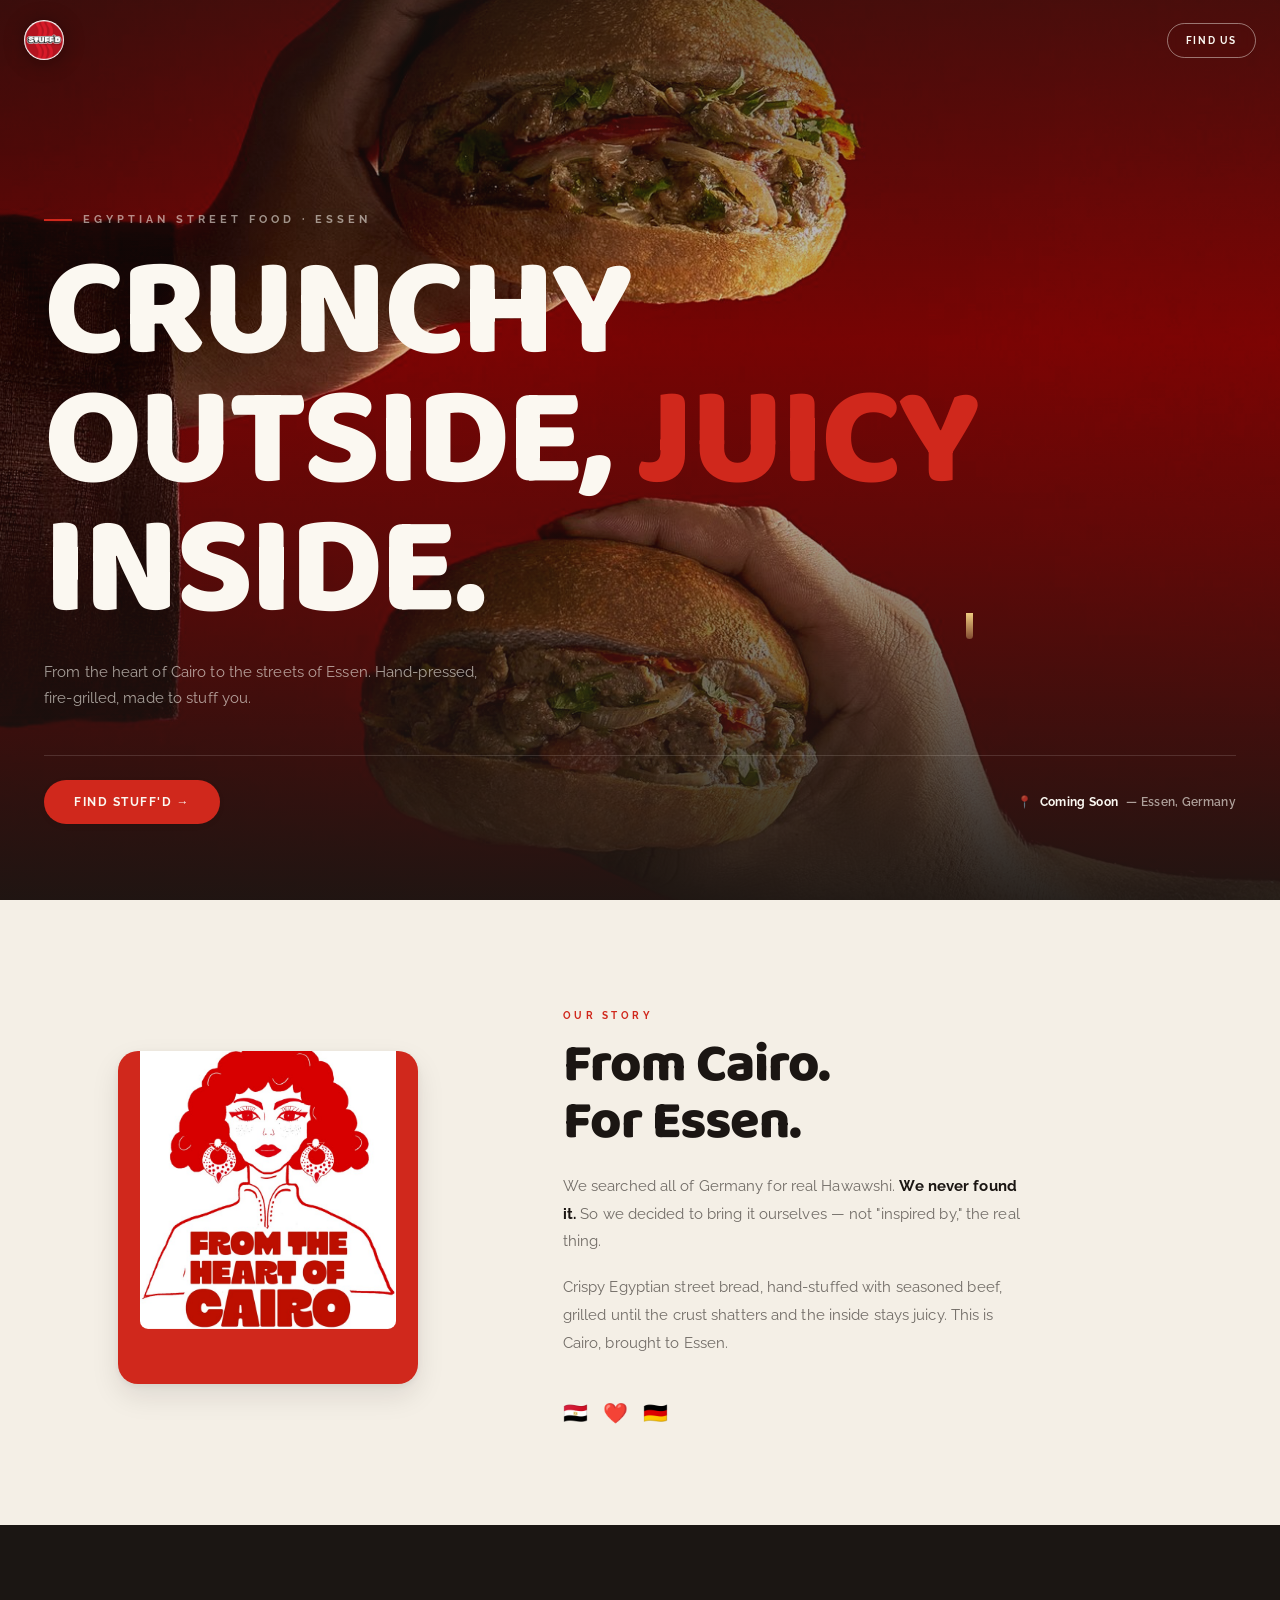
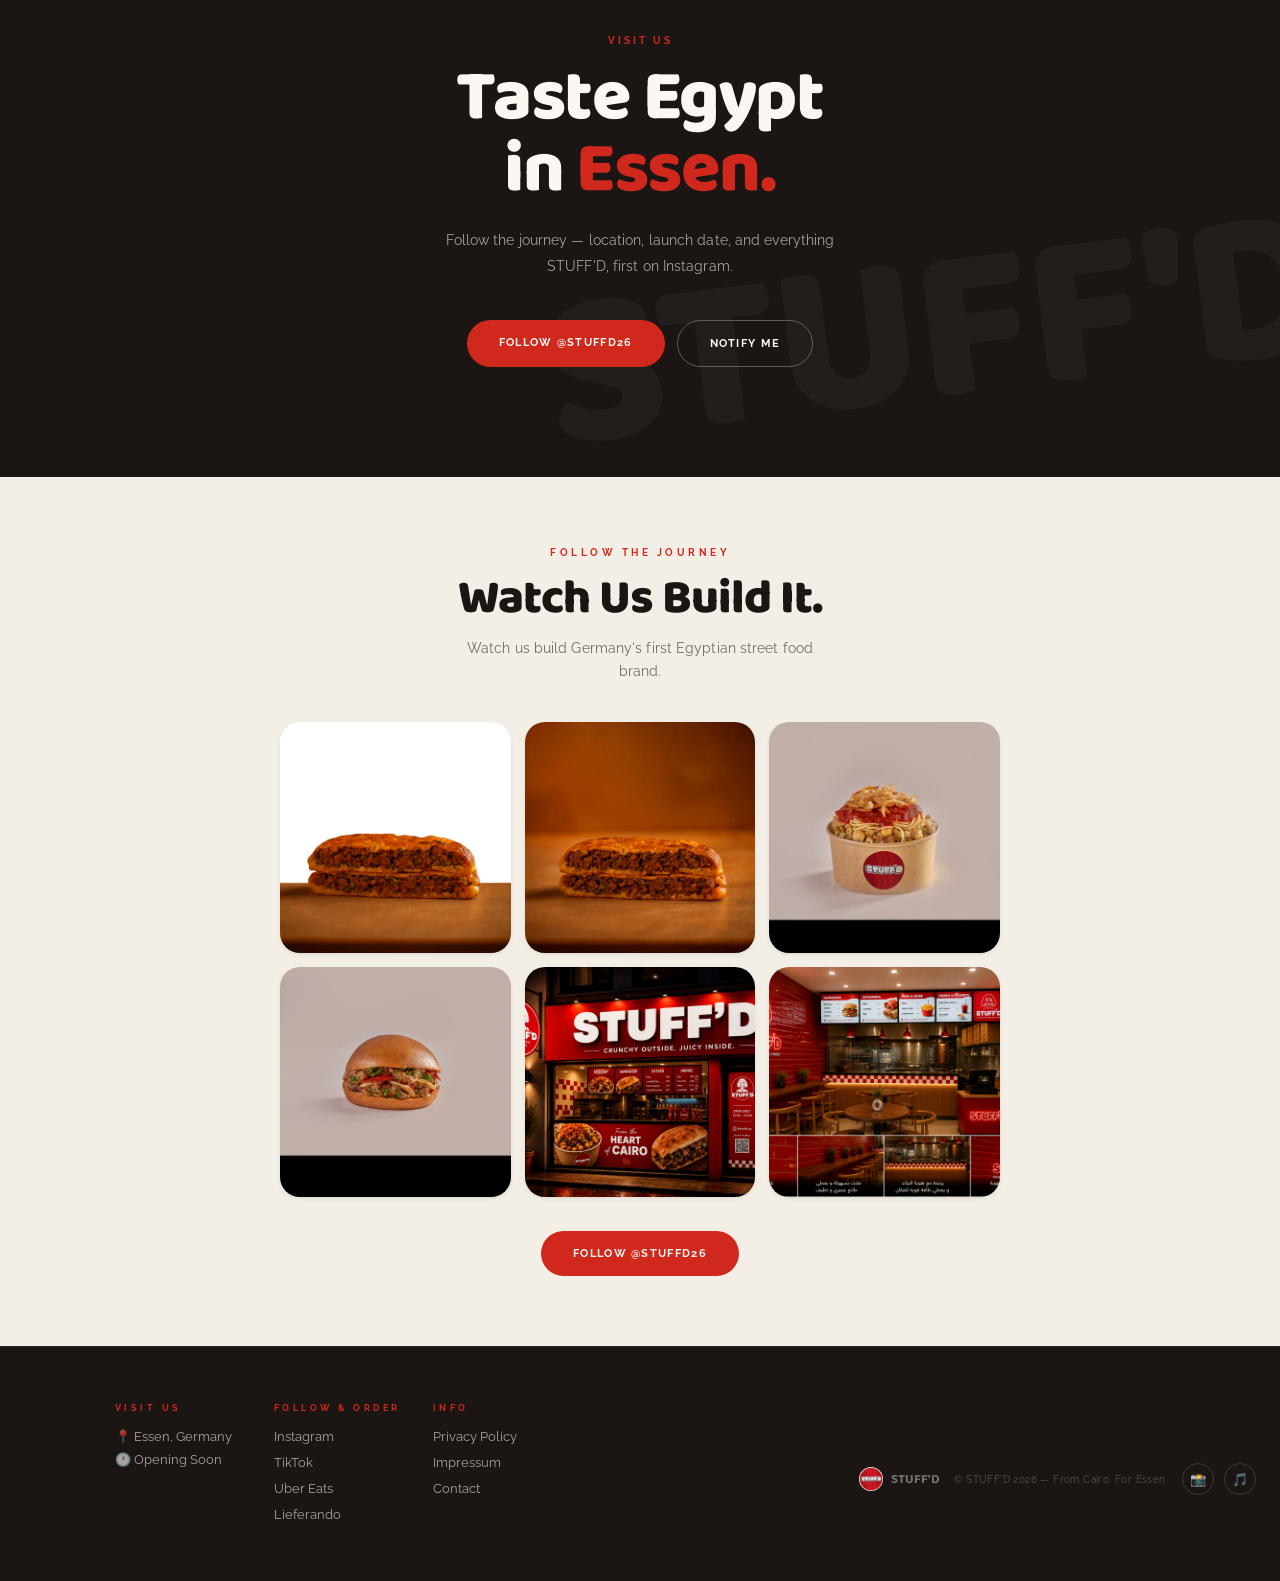
==== index.html @ 45467b3c "Rename index.html.html to index.html" ====
<!DOCTYPE html>
<html lang="de">
<head>
<meta charset="UTF-8">
<meta name="viewport" content="width=device-width,initial-scale=1.0">
<meta name="description" content="STUFF'D – Egyptian Street Food kommt nach Essen. Hawawshi, Koshary, Shawarma. Crunchy Outside. Juicy Inside.">
<title>STUFF'D — Egyptian Street Food, Essen</title>
<link href="https://fonts.googleapis.com/css2?family=Baloo+2:wght@500;600;700;800&family=Raleway:wght@300;400;500;600;700&display=swap" rel="stylesheet">
<style>
*,*::before,*::after{margin:0;padding:0;box-sizing:border-box;max-width:100%}

:root{
  --cream:#F4EFE6;
  --bone:#FBF8F1;
  --ink:#1B1613;
  --red:#D0281C;
  --ink-soft:rgba(27,22,19,0.60);
  --bone-soft:rgba(251,248,241,0.62);
  --r-sm:10px; --r-md:20px; --r-pill:100px;
  --ease:cubic-bezier(.22,1,.36,1);
  --ease-soft:cubic-bezier(.16,1,.3,1);
  --shadow-sm:0 1px 2px rgba(27,22,19,0.05), 0 2px 6px rgba(27,22,19,0.05);
  --shadow-md:0 2px 6px rgba(27,22,19,0.06), 0 12px 28px rgba(27,22,19,0.10);
  --shadow-lg:0 8px 20px rgba(27,22,19,0.10), 0 24px 48px rgba(27,22,19,0.14);
  --shadow-red:0 10px 26px rgba(208,40,28,0.28);
}
body{ -webkit-font-smoothing:antialiased; text-rendering:optimizeLegibility; }
html{scroll-behavior:smooth;overflow-x:hidden}
body{
  background:var(--cream);color:var(--ink);
  font-family:'Raleway',sans-serif;
  overflow-x:hidden;width:100%;
}
img{max-width:100%;display:block}
.display{font-family:'Baloo 2',sans-serif}

/* ───────── NAV ───────── */
nav{
  position:fixed;top:0;left:0;right:0;z-index:999;
  display:flex;align-items:center;justify-content:space-between;
  padding:20px 24px;
  background:transparent;
  transition:background .3s ease, box-shadow .3s ease;
}
nav.scrolled{
  background:rgba(251,248,241,0.92);
  backdrop-filter:blur(10px);
  box-shadow:0 1px 0 rgba(27,22,19,0.08);
}
.nav-logo{
  display:flex;align-items:center;text-decoration:none;
  filter:drop-shadow(0 2px 10px rgba(0,0,0,0.35));
  transition:filter .3s ease;
}
.nav-logo img{width:40px;height:40px;border-radius:50%;display:block}
nav.scrolled .nav-logo{filter:drop-shadow(0 2px 6px rgba(0,0,0,0.15))}
.nav-cta{
  font-family:'Raleway',sans-serif;font-size:10px;font-weight:700;
  letter-spacing:1.6px;text-transform:uppercase;color:var(--bone);
  text-decoration:none;border:1.5px solid rgba(251,248,241,0.45);
  padding:11px 18px;border-radius:var(--r-pill);
  transition:transform .35s var(--ease), background .3s ease, color .3s ease, border-color .3s ease;
  backdrop-filter:blur(6px);white-space:nowrap;
}
nav.scrolled .nav-cta{color:var(--ink);border-color:rgba(27,22,19,0.25)}
.nav-cta:hover{background:var(--bone);color:var(--ink);border-color:var(--bone)}
nav.scrolled .nav-cta:hover{background:var(--ink);color:var(--bone);border-color:var(--ink)}

/* ───────── HERO ───────── */
.hero{
  min-height:100svh;position:relative;
  display:flex;align-items:flex-end;
  overflow:hidden;
}
.hero-bg{position:absolute;inset:0;z-index:0}
.hero-bg img{width:100%;height:100%;object-fit:cover;object-position:50% 22%;filter:saturate(1.08) contrast(1.05) brightness(1.01)}
.hero-scrim{
  position:absolute;inset:0;z-index:1;
  background:linear-gradient(to top, rgba(27,22,19,0.94) 0%, rgba(27,22,19,0.4) 40%, rgba(27,22,19,0.18) 62%, rgba(27,22,19,0.6) 100%);
}
.hero-inner{position:relative;z-index:2;width:100%;padding:90px 24px 56px}
.hero-eyebrow{display:flex;align-items:center;gap:11px;margin-bottom:22px;opacity:0;animation:rise .9s .15s var(--ease-soft) forwards}
.eyebrow-dash{width:24px;height:2px;background:var(--red);flex-shrink:0}
.eyebrow-txt{font-size:10px;font-weight:700;letter-spacing:3.5px;text-transform:uppercase;color:var(--bone-soft);opacity:0.9}
.hero-h1{
  font-family:'Baloo 2',sans-serif;font-weight:800;
  font-size:clamp(42px,11vw,140px);line-height:0.92;letter-spacing:-0.022em;
  color:var(--bone);opacity:0;animation:rise .9s .3s var(--ease-soft) forwards;
}
.hero-h1 .accent{color:var(--red)}
.hero-sub{
  margin-top:22px;font-size:14.5px;line-height:1.75;letter-spacing:0.1px;color:var(--bone-soft);max-width:440px;
  opacity:0;animation:rise .9s .48s var(--ease-soft) forwards;
}
.hero-bottom-row{
  margin-top:38px;display:flex;flex-direction:column;align-items:flex-start;gap:18px;
  border-top:1px solid rgba(251,248,241,0.14);padding-top:24px;
  opacity:0;animation:rise .9s .62s var(--ease-soft) forwards;
}
.hero-cta{
  display:inline-flex;align-items:center;gap:9px;background:var(--red);color:var(--bone);text-decoration:none;
  font-size:11px;font-weight:700;letter-spacing:1.3px;text-transform:uppercase;
  padding:15px 27px;border-radius:var(--r-pill);transition:transform .4s var(--ease), box-shadow .4s var(--ease), background .3s ease, color .3s ease;
  box-shadow: var(--shadow-sm);
}
.hero-cta:hover{background:var(--bone);color:var(--ink);transform:translateY(-2px)}
.hero-loc{display:flex;align-items:center;gap:8px;font-size:11px;font-weight:600;color:var(--bone-soft);letter-spacing:0.3px}
.hero-loc b{color:var(--bone)}
@keyframes rise{from{opacity:0;transform:translateY(18px)}to{opacity:1;transform:translateY(0)}}

@media(min-width:640px){
  .hero-inner{padding:0 44px 76px}
  .eyebrow-dash{width:28px}
  .eyebrow-txt{font-size:11px;letter-spacing:4px}
  .hero-sub{font-size:15px;margin-top:24px}
  .hero-bottom-row{flex-direction:row;align-items:center;justify-content:space-between;margin-top:44px;padding-top:24px}
  .hero-cta{font-size:12px;letter-spacing:1.5px;padding:15px 30px}
  .hero-loc{font-size:12px}
}

/* ───────── SIGNATURE MOMENT — in-flow, mobile-safe ───────── */
.signature{
  background:var(--cream);
  padding:52px 24px;
  display:flex;flex-direction:column;align-items:center;justify-content:center;
  gap:18px;
}
.sig-polaroid{
  width:100%;max-width:280px;
  background:var(--bone);
  border-radius:var(--r-md);
  padding:10px 10px 22px;
  box-shadow:0 14px 34px rgba(27,22,19,0.16);
  transform:rotate(-2deg);
}
.sig-polaroid img{
  width:100%;border-radius:12px;display:block;
}
.sig-caption{
  text-align:center;font-size:10px;font-weight:700;letter-spacing:2.5px;
  text-transform:uppercase;color:var(--ink-soft);
}
@media(min-width:640px){
  .signature{padding:64px 24px}
  .sig-polaroid{max-width:320px}
}

/* ───────── STORY ───────── */
.story{
  padding:20px 24px 80px;
  display:grid;grid-template-columns:1fr;gap:44px;align-items:center;
  max-width:1280px;margin:0 auto;
}
.story-tag{font-size:10px;font-weight:700;letter-spacing:3.5px;text-transform:uppercase;color:var(--red);margin-bottom:16px}
.story-h{font-family:'Baloo 2',sans-serif;font-weight:800;font-size:clamp(30px,7vw,54px);line-height:1.06;letter-spacing:-0.018em;margin-bottom:22px}
.story-p{font-size:14.5px;line-height:1.85;letter-spacing:0.1px;color:var(--ink-soft);margin-bottom:18px;max-width:52ch}
.story-p strong{color:var(--ink);font-weight:700}
.story-mark{display:inline-flex;align-items:center;gap:12px;margin-top:26px}
.story-flags{font-size:20px;letter-spacing:5px}
.story-visual{display:flex;align-items:center;justify-content:center}
.mascot-frame{
  position:relative;width:100%;max-width:300px;
  background:var(--red);border-radius:var(--r-md);
  display:flex;align-items:center;justify-content:center;
  padding:22px;overflow:hidden;
  box-shadow: var(--shadow-md);
}
.mascot-frame img{width:100%;height:auto;object-fit:contain;border-radius:8px;filter:saturate(1.02)}

@media(min-width:880px){
  .story{grid-template-columns:0.8fr 1.2fr;gap:70px;padding:110px 44px 100px}
  .story-h{font-size:clamp(34px,4.2vw,54px)}
  .story-p{font-size:15px}
}

/* ───────── VISIT / CTA ───────── */
.visit{background:var(--ink);color:var(--bone);padding:70px 24px;position:relative;overflow:hidden;text-align:center}
.visit::before{
  content:"STUFF'D";font-family:'Baloo 2',sans-serif;font-weight:800;
  font-size:min(24vw,220px);position:absolute;bottom:-6%;right:-4%;transform:rotate(-7deg);
  color:rgba(251,248,241,0.035);white-space:nowrap;pointer-events:none;letter-spacing:-0.02em;
}
.visit-inner{position:relative;z-index:2;max-width:640px;margin:0 auto}
.visit-tag{font-size:10px;font-weight:700;letter-spacing:3px;text-transform:uppercase;color:var(--red);margin-bottom:16px}
.visit-h{font-family:'Baloo 2',sans-serif;font-weight:800;font-size:clamp(30px,8vw,72px);line-height:1.0;letter-spacing:-0.02em;margin-bottom:22px}
.visit-h .accent{color:var(--red)}
.visit-p{font-size:13.5px;line-height:1.85;letter-spacing:0.1px;color:var(--bone-soft);margin-bottom:34px;max-width:46ch;margin-left:auto;margin-right:auto}
.visit-btns{display:flex;flex-direction:column;gap:12px;align-items:stretch}
.vbtn{font-size:11px;font-weight:700;letter-spacing:1.3px;text-transform:uppercase;padding:15px 28px;border-radius:var(--r-pill);text-decoration:none;transition:transform .4s var(--ease), box-shadow .4s var(--ease), background .3s ease, color .3s ease, border-color .3s ease;text-align:center}
.vbtn-solid{background:var(--red);color:var(--bone)}
.vbtn-solid:hover{background:var(--bone);color:var(--ink)}
.vbtn-ghost{border:1.5px solid rgba(251,248,241,0.3);color:var(--bone)}
.vbtn-ghost:hover{border-color:var(--bone)}

@media(min-width:640px){
  .visit{padding:110px 44px}
  .visit-p{font-size:14px;margin-bottom:40px}
  .visit-btns{flex-direction:row;justify-content:center}
  .vbtn{padding:16px 32px}
}

/* ───────── FOOTER ───────── */
footer{
  background:var(--ink);padding:28px 24px;
  display:flex;flex-direction:column;align-items:center;gap:14px;text-align:center;
  border-top:1px solid rgba(251,248,241,0.08);
}
.ft-logo{display:flex;align-items:center;gap:8px;font-family:'Baloo 2',sans-serif;font-weight:700;font-size:13px;color:rgba(251,248,241,0.4)}
.ft-logo img{width:26px;height:26px;border-radius:50%}
.ft-meta{font-size:10px;color:rgba(251,248,241,0.28);letter-spacing:0.5px}
.ft-soc{display:flex;gap:10px}
.ft-soc a{width:32px;height:32px;border-radius:50%;border:1px solid rgba(251,248,241,0.15);display:flex;align-items:center;justify-content:center;font-size:13px;text-decoration:none;transition:border-color .2s}
.ft-soc a:hover{border-color:var(--red)}
@media(min-width:640px){
  footer{padding:36px 44px;flex-direction:row;justify-content:space-between;text-align:left}
}

/* ───────── reveal ───────── */
.rv{opacity:0;transform:translateY(16px);transition:opacity 1s var(--ease-soft),transform 1s var(--ease-soft)}
.rv.on{opacity:1;transform:none}

/* ───────── HERO ANIMATIONS: float, steam, melt ───────── */
.hero-bg{ animation: heroFloat 8s ease-in-out infinite; }
@keyframes heroFloat{
  0%,100%{ transform: translateY(0) scale(1.02); }
  50%{ transform: translateY(-10px) scale(1.02); }
}
.steam{
  position:absolute; z-index:2; pointer-events:none;
  border-radius:50%;
  filter: blur(6px);
  background: radial-gradient(circle, rgba(251,248,241,0.5) 0%, rgba(251,248,241,0) 70%);
  opacity:0;
}
.steam-1{ width:60px; height:90px; right:22%; bottom:32%; animation: steamRise 4.5s ease-in infinite; }
.steam-2{ width:44px; height:70px; right:28%; bottom:30%; animation: steamRise 4.5s ease-in 1.4s infinite; }
.steam-3{ width:50px; height:80px; right:17%; bottom:34%; animation: steamRise 4.5s ease-in 2.6s infinite; }
@keyframes steamRise{
  0%{ opacity:0; transform: translateY(0) scale(0.8); }
  15%{ opacity:0.35; }
  70%{ opacity:0.12; }
  100%{ opacity:0; transform: translateY(-90px) scale(1.3); }
}
.cheese-drip{
  position:absolute; z-index:2; pointer-events:none;
  width:7px; height:26px; right:24%; bottom:29%;
  background: linear-gradient(to bottom, rgba(255,224,140,0.9), rgba(255,224,140,0.3));
  border-radius:0 0 6px 6px;
  transform-origin: top center;
  animation: cheeseMelt 3.2s ease-in-out infinite;
}
@keyframes cheeseMelt{
  0%,100%{ transform: scaleY(0.85); opacity:0.75; }
  50%{ transform: scaleY(1.15); opacity:0.95; }
}
@media(prefers-reduced-motion: reduce){
  .hero-bg, .steam, .cheese-drip{ animation: none !important; }
}
@media(max-width:640px){
  .steam-1,.steam-2,.steam-3,.cheese-drip{ display:none; }
}

/* ───────── BUTTON HOVER — scale + soft shadow ───────── */

.hero-cta:hover{ transform: scale(1.035) translateY(-2px); box-shadow: var(--shadow-red); }
.vbtn-solid:hover{ transform: scale(1.03) translateY(-2px); box-shadow: var(--shadow-red); }
.vbtn-ghost:hover{ transform: scale(1.03) translateY(-2px); }
.nav-cta:hover{ transform: scale(1.035); }

/* ───────── SOCIAL FEED — "Follow the Journey" ───────── */
.social{
  background: var(--cream);
  padding: 70px 24px;
  text-align:center;
}
.social-tag{ font-size:10px; font-weight:700; letter-spacing:3.5px; text-transform:uppercase; color:var(--red); margin-bottom:16px; }
.social-h{ font-family:'Baloo 2',sans-serif; font-weight:800; font-size:clamp(28px,6vw,48px); line-height:1.05; letter-spacing:-1px; margin-bottom:12px; }
.social-sub{ font-size:13.5px; letter-spacing:0.1px; color:var(--ink-soft); max-width:42ch; margin:0 auto 38px; line-height:1.75; }
.social-grid{
  display:grid; grid-template-columns:repeat(2,1fr); gap:10px;
  max-width:720px; margin:0 auto 34px;
}
.social-card{
  position:relative; aspect-ratio:1; border-radius:var(--r-md); overflow:hidden;
  cursor:pointer; text-decoration:none; display:block;
  box-shadow:var(--shadow-sm);
  transition: transform .5s var(--ease), box-shadow .5s var(--ease);
}
.social-card:hover{ transform: translateY(-5px); box-shadow: var(--shadow-lg); }
.social-card img{
  width:100%; height:100%; object-fit:cover; display:block;
  filter:saturate(1.1) contrast(1.06);
  transition: transform .6s var(--ease);
}
.social-card:hover img{ transform: scale(1.06); }
.social-overlay{
  position:absolute; inset:0;
  background: linear-gradient(to top, rgba(27,22,19,0.55) 0%, rgba(27,22,19,0) 45%);
  display:flex; align-items:flex-end; justify-content:flex-start; padding:12px;
  opacity:0; transition: opacity .3s ease;
}
.social-card:hover .social-overlay{ opacity:1; }
.social-ig-icon{
  width:30px; height:30px; border-radius:50%;
  background: rgba(251,248,241,0.92); color:var(--red);
  display:flex; align-items:center; justify-content:center; font-size:15px;
  box-shadow:0 2px 8px rgba(0,0,0,0.25);
}
@media(min-width:640px){
  .social-grid{ grid-template-columns: repeat(3,1fr); gap:14px; }
}

/* ───────── PREMIUM FOOTER ───────── */
.ft-premium{
  background: var(--ink); color: var(--bone);
  padding: 56px 24px 26px;
}
.ft-grid{
  display:grid; grid-template-columns:1fr; gap:32px;
  max-width:1000px; margin:0 auto 32px;
  text-align:center;
}
.ft-col-title{
  font-size:9px; font-weight:700; letter-spacing:3.5px; text-transform:uppercase;
  color:var(--red); margin-bottom:16px;
}
.ft-col-item{
  font-size:13px; color:var(--bone-soft); margin-bottom:8px;
  display:flex; align-items:center; justify-content:center; gap:8px;
}
.ft-links-col{ display:flex; flex-direction:column; gap:10px; align-items:center; }
.ft-links-col a{
  font-size:13px; color:var(--bone-soft); text-decoration:none;
  transition: color .3s ease;
  position:relative;
  padding-bottom:1px;
}
.ft-links-col a::after{
  content:''; position:absolute; left:0; right:0; bottom:-3px; height:1px;
  background:var(--red); transform:scaleX(0); transform-origin:left;
  transition: transform .4s var(--ease);
}
.ft-links-col a:hover{ color:var(--bone); }
.ft-links-col a:hover::after{ transform:scaleX(1); }
.ft-divider{ height:1px; background:rgba(251,248,241,0.1); max-width:1000px; margin:0 auto 24px; }
.ft-bottom-row{
  display:flex; flex-direction:column; align-items:center; gap:14px; text-align:center;
}
.ft-bottom-logo{ display:flex; align-items:center; gap:8px; }
.ft-bottom-logo img{ width:24px; height:24px; border-radius:50%; }
.ft-bottom-logo span{ font-family:'Baloo 2',sans-serif; font-weight:700; font-size:13px; color:rgba(251,248,241,0.4); }
.ft-copy-final{ font-size:10px; color:rgba(251,248,241,0.28); letter-spacing:0.4px; }
.ft-soc-row{ display:flex; gap:10px; }
.ft-soc-row a{
  width:32px; height:32px; border-radius:50%; border:1px solid rgba(251,248,241,0.15);
  display:flex; align-items:center; justify-content:center; font-size:13px; text-decoration:none;
  transition: border-color .2s ease, transform .2s ease;
}
.ft-soc-row a:hover{ border-color:var(--red); transform: translateY(-2px); }

@media(min-width:768px){
  .ft-grid{ grid-template-columns: 1fr 1fr 1fr; text-align:left; }
  .ft-col-item{ justify-content:flex-start; }
  .ft-links-col{ align-items:flex-start; }
  .ft-bottom-row{ flex-direction:row; justify-content:space-between; text-align:left; }
}

/* ───────── CARD LIFT (generic reusable) ───────── */
.mascot-frame{ transition: transform .5s var(--ease), box-shadow .5s var(--ease); }
.mascot-frame:hover{ transform: translateY(-7px); box-shadow: var(--shadow-lg), var(--shadow-red); }
</style>
</head>
<body>

<!-- NAV -->
<nav>
  <a class="nav-logo" href="#"><img src="[data-uri]" alt="STUFF'D"></a>
  <a href="#visit" class="nav-cta">Find Us</a>
</nav>

<!-- HERO -->
<section class="hero" id="home">
  <div class="hero-bg"><img src="[data-uri]" alt="STUFF'D Shawarma"></div>
  <div class="hero-scrim"></div>
  <div class="steam steam-1"></div>
  <div class="steam steam-2"></div>
  <div class="steam steam-3"></div>
  <div class="cheese-drip"></div>
  <div class="hero-inner">
    <div class="hero-eyebrow"><div class="eyebrow-dash"></div><div class="eyebrow-txt">Egyptian Street Food · Essen</div></div>
    <h1 class="hero-h1">CRUNCHY<br>OUTSIDE, <span class="accent">JUICY</span><br>INSIDE.</h1>
    <p class="hero-sub">From the heart of Cairo to the streets of Essen. Hand-pressed, fire-grilled, made to stuff you.</p>
    <div class="hero-bottom-row">
      <a href="#visit" class="hero-cta">Find STUFF'D →</a>
      <div class="hero-loc">📍 <b>Coming Soon</b> — Essen, Germany</div>
    </div>
  </div>
</section>

<!-- STORY -->
<section class="story">
  <div class="story-visual rv">
    <div class="mascot-frame"><img src="[data-uri]" alt="STUFF'D — From the Heart of Cairo"></div>
  </div>
  <div>
    <div class="story-tag rv">Our Story</div>
    <h2 class="story-h rv">From Cairo.<br>For Essen.</h2>
    <p class="story-p rv">We searched all of Germany for real Hawawshi. <strong>We never found it.</strong> So we decided to bring it ourselves — not "inspired by," the real thing.</p>
    <p class="story-p rv">Crispy Egyptian street bread, hand-stuffed with seasoned beef, grilled until the crust shatters and the inside stays juicy. This is Cairo, brought to Essen.</p>
    <div class="story-mark rv"><div class="story-flags">🇪🇬 ❤️ 🇩🇪</div></div>
  </div>
</section>

<!-- VISIT -->
<section class="visit" id="visit">
  <div class="visit-inner">
    <div class="visit-tag rv">Visit Us</div>
    <h2 class="visit-h rv">Taste Egypt<br>in <span class="accent">Essen.</span></h2>
    <p class="visit-p rv">Follow the journey — location, launch date, and everything STUFF'D, first on Instagram.</p>
    <div class="visit-btns rv">
      <a href="https://instagram.com/stuffd26" target="_blank" class="vbtn vbtn-solid">Follow @stuffd26</a>
      <a href="#" class="vbtn vbtn-ghost">Notify Me</a>
    </div>
  </div>
</section>

<!-- SOCIAL FEED -->
<section class="social" id="feed">
  <div class="social-tag rv">Follow The Journey</div>
  <h2 class="social-h rv">Watch Us Build It.</h2>
  <p class="social-sub rv">Watch us build Germany's first Egyptian street food brand.</p>
  <div class="social-grid">
    <a href="https://instagram.com/stuffd26" target="_blank" class="social-card rv"><img src="[data-uri]" alt="STUFF'D Instagram"><div class="social-overlay"><div class="social-ig-icon">📷</div></div></a>
    <a href="https://instagram.com/stuffd26" target="_blank" class="social-card rv"><img src="[data-uri]" alt="STUFF'D Instagram"><div class="social-overlay"><div class="social-ig-icon">📷</div></div></a>
    <a href="https://instagram.com/stuffd26" target="_blank" class="social-card rv"><img src="[data-uri]" alt="STUFF'D Instagram"><div class="social-overlay"><div class="social-ig-icon">📷</div></div></a>
    <a href="https://instagram.com/stuffd26" target="_blank" class="social-card rv"><img src="[data-uri]" alt="STUFF'D Instagram"><div class="social-overlay"><div class="social-ig-icon">📷</div></div></a>
    <a href="https://instagram.com/stuffd26" target="_blank" class="social-card rv"><img src="[data-uri]" alt="STUFF'D Instagram"><div class="social-overlay"><div class="social-ig-icon">📷</div></div></a>
    <a href="https://instagram.com/stuffd26" target="_blank" class="social-card rv"><img src="[data-uri]" alt="STUFF'D Instagram"><div class="social-overlay"><div class="social-ig-icon">📷</div></div></a>
  </div>
  <a href="https://instagram.com/stuffd26" target="_blank" class="vbtn vbtn-solid rv" style="display:inline-block;background:var(--red);color:var(--bone)">Follow @stuffd26</a>
</section>

<!-- FOOTER -->
<footer class="ft-premium">
  <div class="ft-grid">
    <div>
      <div class="ft-col-title">Visit Us</div>
      <div class="ft-col-item">📍 Essen, Germany</div>
      <div class="ft-col-item">🕐 Opening Soon</div>
    </div>
    <div>
      <div class="ft-col-title">Follow &amp; Order</div>
      <div class="ft-links-col">
        <a href="https://instagram.com/stuffd26" target="_blank">Instagram</a>
        <a href="https://tiktok.com/@stuffd26" target="_blank">TikTok</a>
        <a href="#" target="_blank">Uber Eats</a>
        <a href="#" target="_blank">Lieferando</a>
      </div>
    </div>
    <div>
      <div class="ft-col-title">Info</div>
      <div class="ft-links-col">
        <a href="#">Privacy Policy</a>
        <a href="#">Impressum</a>
        <a href="#">Contact</a>
      </div>
    </div>
  </div>
  <div class="ft-divider"></div>
  <div class="ft-bottom-row">
    <div class="ft-bottom-logo">
      <img src="[data-uri]" alt="STUFF'D">
      <span>STUFF'D</span>
    </div>
    <div class="ft-copy-final">© STUFF'D 2026 — From Cairo. For Essen.</div>
    <div class="ft-soc-row">
      <a href="https://instagram.com/stuffd26" target="_blank">📸</a>
      <a href="https://tiktok.com/@stuffd26" target="_blank">🎵</a>
    </div>
  </div>
</footer>

<script>
window.addEventListener('scroll',()=>{document.querySelector('nav').classList.toggle('scrolled', window.scrollY>60)});

// Lightweight parallax — desktop only, respects reduced-motion
(function(){
  const reduceMotion = window.matchMedia('(prefers-reduced-motion: reduce)').matches;
  const isDesktop = window.innerWidth >= 900;
  if(reduceMotion || !isDesktop) return;
  const heroBg = document.querySelector('.hero-bg img');
  const mascot = document.querySelector('.mascot-frame img');
  let ticking = false;
  window.addEventListener('scroll', () => {
    if(!ticking){
      window.requestAnimationFrame(() => {
        const y = window.scrollY;
        if(heroBg) heroBg.style.transform = `translateY(${y * 0.12}px) scale(1.08)`;
        if(mascot){
          const rect = mascot.getBoundingClientRect();
          const offset = (window.innerHeight/2 - rect.top - rect.height/2) * 0.04;
          mascot.style.transform = `translateY(${offset}px)`;
        }
        ticking = false;
      });
      ticking = true;
    }
  }, {passive:true});
})();

const obs=new IntersectionObserver(e=>e.forEach(x=>{if(x.isIntersecting){x.target.classList.add('on');obs.unobserve(x.target)}}),{threshold:0.12,rootMargin:'0px 0px -40px 0px'});
document.querySelectorAll('.rv').forEach(el=>obs.observe(el));
</script>
</body>
</html>
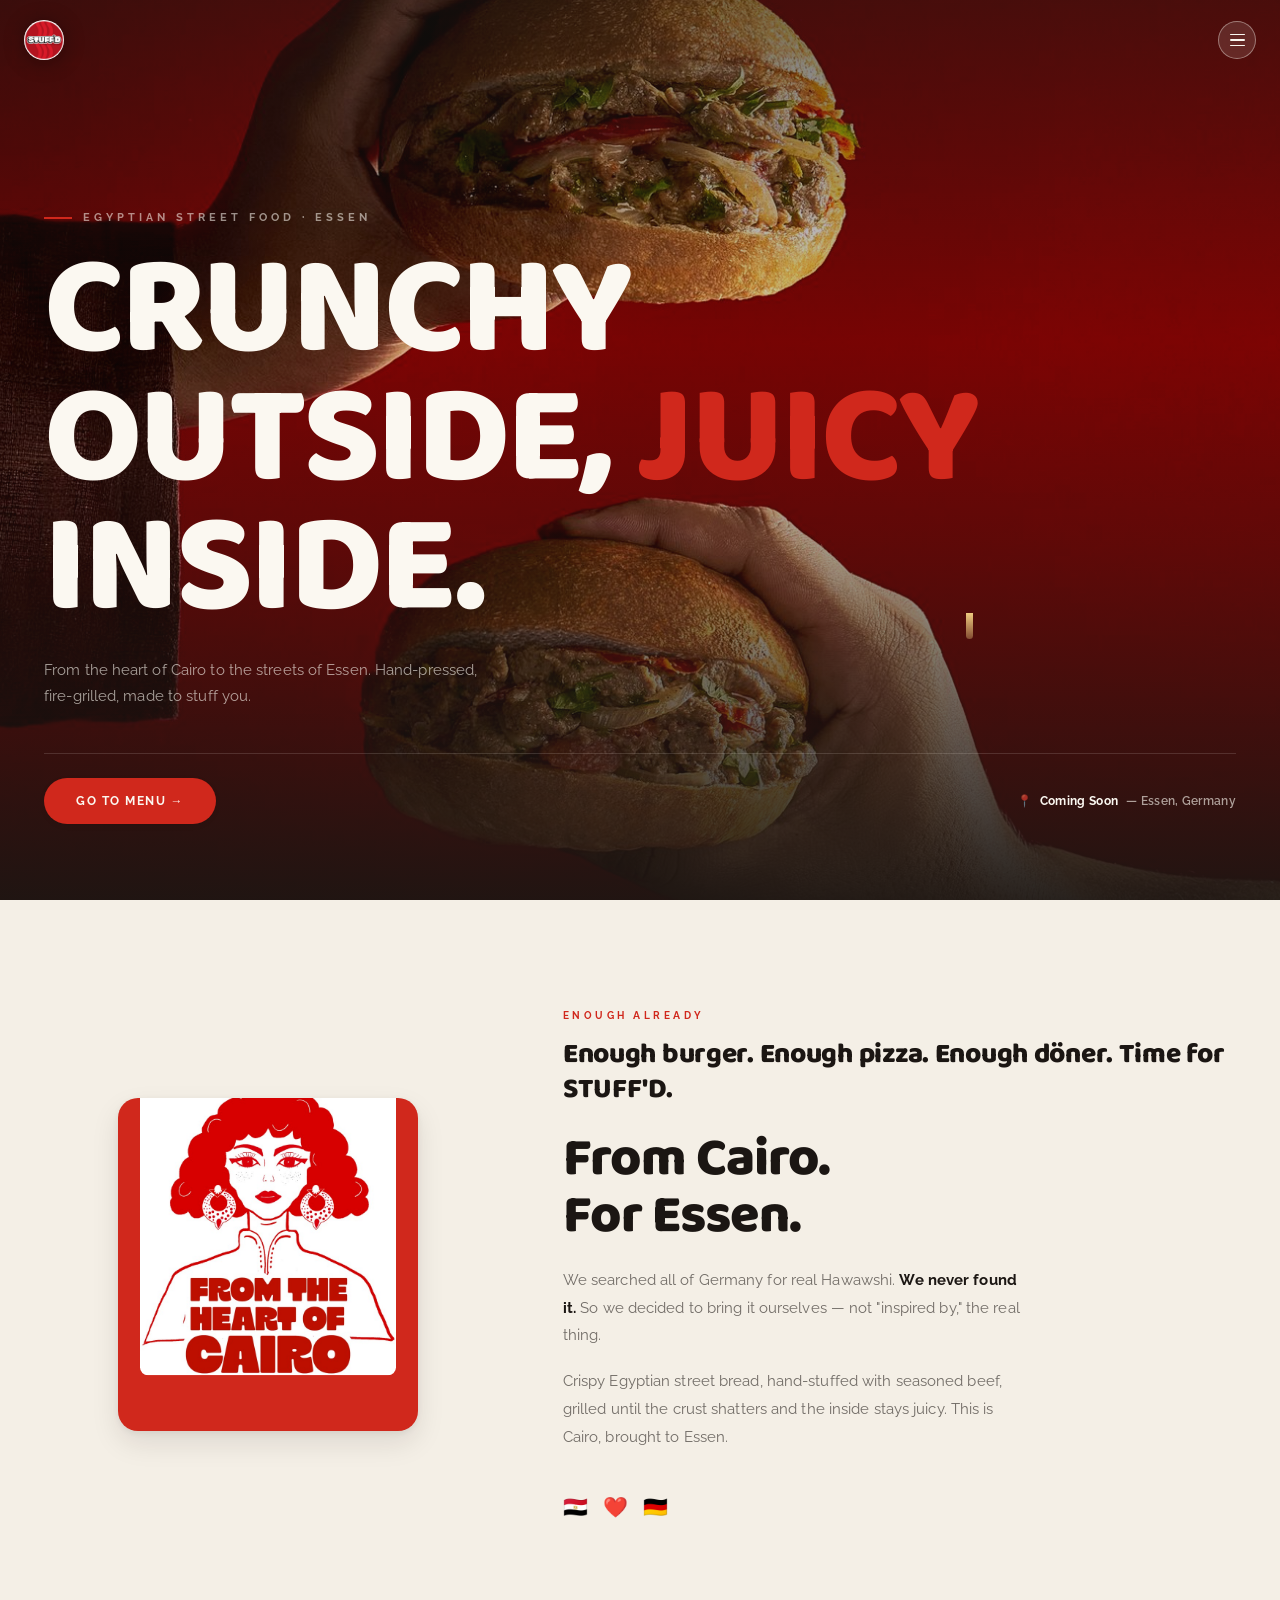
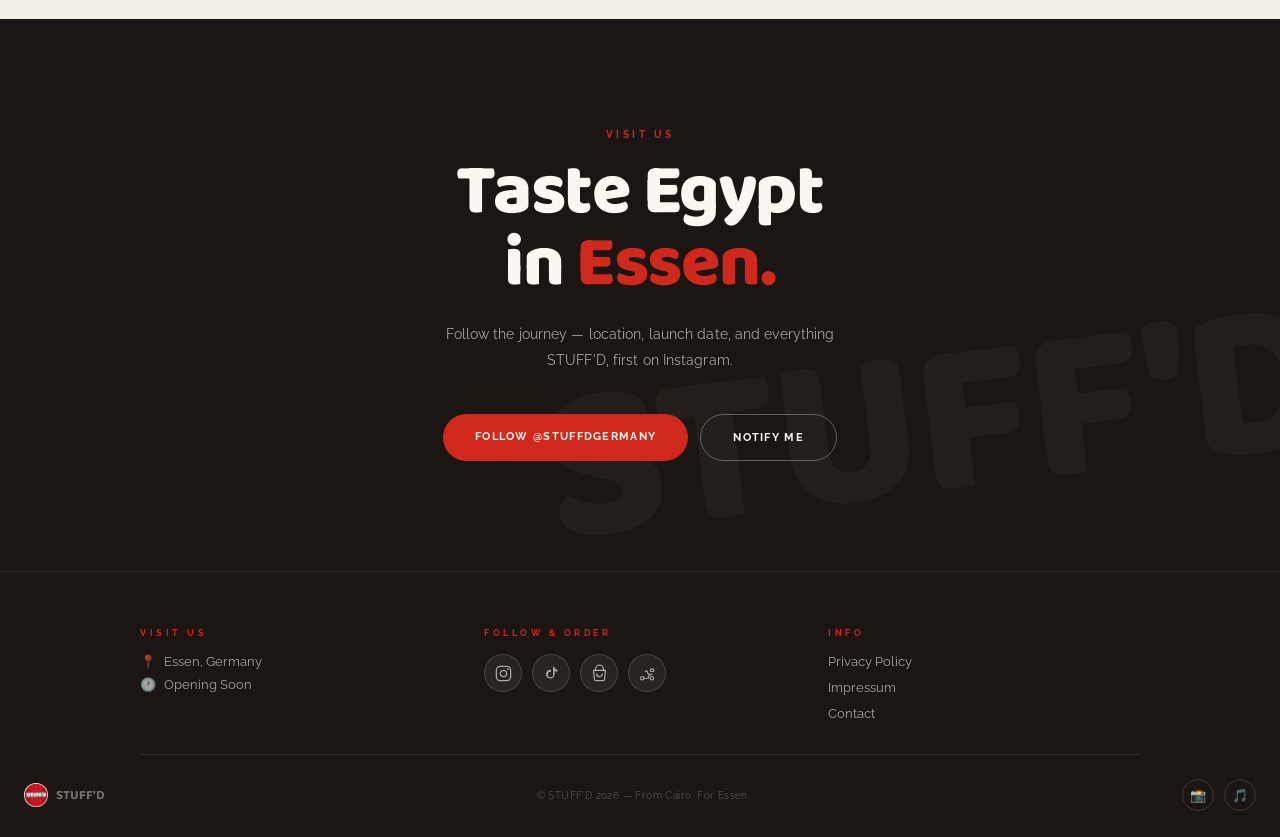
==== commit 1221a8f1: "Rename index (2).html to index.html" ====
--- a/index.html
+++ b/index.html
@@ -54,17 +54,58 @@
 }
 .nav-logo img{width:40px;height:40px;border-radius:50%;display:block}
 nav.scrolled .nav-logo{filter:drop-shadow(0 2px 6px rgba(0,0,0,0.15))}
-.nav-cta{
-  font-family:'Raleway',sans-serif;font-size:10px;font-weight:700;
-  letter-spacing:1.6px;text-transform:uppercase;color:var(--bone);
-  text-decoration:none;border:1.5px solid rgba(251,248,241,0.45);
-  padding:11px 18px;border-radius:var(--r-pill);
-  transition:transform .35s var(--ease), background .3s ease, color .3s ease, border-color .3s ease;
-  backdrop-filter:blur(6px);white-space:nowrap;
-}
-nav.scrolled .nav-cta{color:var(--ink);border-color:rgba(27,22,19,0.25)}
-.nav-cta:hover{background:var(--bone);color:var(--ink);border-color:var(--bone)}
-nav.scrolled .nav-cta:hover{background:var(--ink);color:var(--bone);border-color:var(--ink)}
+.main-dd{ position:relative; }
+.main-dd-trigger{
+  display:flex; flex-direction:column; align-items:center; justify-content:center; gap:4px;
+  width:38px; height:38px;
+  background:rgba(251,248,241,0.12);
+  border:1.5px solid rgba(251,248,241,0.4);
+  border-radius:var(--r-pill); cursor:pointer;
+  backdrop-filter:blur(6px);
+  transition: background .3s ease, border-color .3s ease;
+}
+nav.scrolled .main-dd-trigger{ background:rgba(27,22,19,0.05); border-color:rgba(27,22,19,0.2); }
+.burger-line{
+  width:15px; height:1.5px; background:var(--bone); border-radius:2px;
+  transition: background .3s ease, transform .3s var(--ease), opacity .3s ease;
+}
+nav.scrolled .burger-line{ background:var(--ink); }
+.main-dd.open .burger-line:nth-child(1){ transform:translateY(5.5px) rotate(45deg); }
+.main-dd.open .burger-line:nth-child(2){ opacity:0; }
+.main-dd.open .burger-line:nth-child(3){ transform:translateY(-5.5px) rotate(-45deg); }
+
+.main-dd-menu{
+  position:absolute; top:calc(100% + 10px); right:0;
+  min-width:190px;
+  background:var(--bone); border-radius:var(--r-md);
+  box-shadow: var(--shadow-lg);
+  padding:10px; display:flex; flex-direction:column; gap:2px;
+  opacity:0; visibility:hidden; transform:translateY(-8px);
+  transition: opacity .25s var(--ease), transform .25s var(--ease), visibility .25s;
+  z-index:1000;
+}
+.main-dd.open .main-dd-menu{ opacity:1; visibility:visible; transform:translateY(0); }
+.main-dd-link{
+  font-family:'Raleway',sans-serif; font-size:13px; font-weight:700;
+  letter-spacing:0.3px; color:var(--ink); text-decoration:none;
+  padding:11px 12px; border-radius:8px;
+  transition: background .2s ease, color .2s ease;
+}
+.main-dd-link:hover{ background:var(--cream); color:var(--red); }
+.main-dd-sep{ height:1px; background:var(--line); margin:6px 4px; }
+.main-dd-lang{ display:flex; gap:4px; padding:2px 4px; }
+.lang-btn{
+  flex:1; font-family:'Raleway',sans-serif; font-size:10px; font-weight:700;
+  letter-spacing:0.5px; color:var(--ink-soft); background:var(--cream); border:none; cursor:pointer;
+  text-align:center; padding:8px 4px; border-radius:8px;
+  transition: background .2s ease, color .2s ease;
+}
+.lang-btn:hover{ color:var(--ink); }
+.lang-btn.active{ background:var(--red); color:var(--bone); }
+@media(max-width:640px){
+  .main-dd-trigger{ width:34px; height:34px; }
+  .main-dd-menu{ min-width:170px; }
+}
 
 /* ───────── HERO ───────── */
 .hero{
@@ -100,10 +141,10 @@
 .hero-cta{
   display:inline-flex;align-items:center;gap:9px;background:var(--red);color:var(--bone);text-decoration:none;
   font-size:11px;font-weight:700;letter-spacing:1.3px;text-transform:uppercase;
-  padding:15px 27px;border-radius:var(--r-pill);transition:transform .4s var(--ease), box-shadow .4s var(--ease), background .3s ease, color .3s ease;
+  padding:16px 30px;border-radius:var(--r-pill);transition:transform .4s var(--ease), box-shadow .4s var(--ease), background .3s ease, color .3s ease;
   box-shadow: var(--shadow-sm);
 }
-.hero-cta:hover{background:var(--bone);color:var(--ink);transform:translateY(-2px)}
+
 .hero-loc{display:flex;align-items:center;gap:8px;font-size:11px;font-weight:600;color:var(--bone-soft);letter-spacing:0.3px}
 .hero-loc b{color:var(--bone)}
 @keyframes rise{from{opacity:0;transform:translateY(18px)}to{opacity:1;transform:translateY(0)}}
@@ -114,44 +155,18 @@
   .eyebrow-txt{font-size:11px;letter-spacing:4px}
   .hero-sub{font-size:15px;margin-top:24px}
   .hero-bottom-row{flex-direction:row;align-items:center;justify-content:space-between;margin-top:44px;padding-top:24px}
-  .hero-cta{font-size:12px;letter-spacing:1.5px;padding:15px 30px}
+  .hero-cta{font-size:12px;letter-spacing:1.5px;padding:16px 32px}
   .hero-loc{font-size:12px}
-}
-
-/* ───────── SIGNATURE MOMENT — in-flow, mobile-safe ───────── */
-.signature{
-  background:var(--cream);
-  padding:52px 24px;
-  display:flex;flex-direction:column;align-items:center;justify-content:center;
-  gap:18px;
-}
-.sig-polaroid{
-  width:100%;max-width:280px;
-  background:var(--bone);
-  border-radius:var(--r-md);
-  padding:10px 10px 22px;
-  box-shadow:0 14px 34px rgba(27,22,19,0.16);
-  transform:rotate(-2deg);
-}
-.sig-polaroid img{
-  width:100%;border-radius:12px;display:block;
-}
-.sig-caption{
-  text-align:center;font-size:10px;font-weight:700;letter-spacing:2.5px;
-  text-transform:uppercase;color:var(--ink-soft);
-}
-@media(min-width:640px){
-  .signature{padding:64px 24px}
-  .sig-polaroid{max-width:320px}
 }
 
 /* ───────── STORY ───────── */
 .story{
-  padding:20px 24px 80px;
-  display:grid;grid-template-columns:1fr;gap:44px;align-items:center;
+  padding:68px 24px 76px;
+  display:grid;grid-template-columns:1fr;gap:48px;align-items:center;
   max-width:1280px;margin:0 auto;
 }
 .story-tag{font-size:10px;font-weight:700;letter-spacing:3.5px;text-transform:uppercase;color:var(--red);margin-bottom:16px}
+.story-tagline{font-family:'Baloo 2',sans-serif;font-weight:800;font-size:clamp(20px,3.2vw,28px);line-height:1.25;letter-spacing:-0.01em;color:var(--ink);margin-bottom:24px;max-width:46ch}
 .story-h{font-family:'Baloo 2',sans-serif;font-weight:800;font-size:clamp(30px,7vw,54px);line-height:1.06;letter-spacing:-0.018em;margin-bottom:22px}
 .story-p{font-size:14.5px;line-height:1.85;letter-spacing:0.1px;color:var(--ink-soft);margin-bottom:18px;max-width:52ch}
 .story-p strong{color:var(--ink);font-weight:700}
@@ -164,7 +179,9 @@
   display:flex;align-items:center;justify-content:center;
   padding:22px;overflow:hidden;
   box-shadow: var(--shadow-md);
-}
+  transition: transform .5s var(--ease), box-shadow .5s var(--ease);
+}
+.mascot-frame:hover{ transform: translateY(-7px); box-shadow: var(--shadow-lg), var(--shadow-red); }
 .mascot-frame img{width:100%;height:auto;object-fit:contain;border-radius:8px;filter:saturate(1.02)}
 
 @media(min-width:880px){
@@ -181,38 +198,22 @@
   color:rgba(251,248,241,0.035);white-space:nowrap;pointer-events:none;letter-spacing:-0.02em;
 }
 .visit-inner{position:relative;z-index:2;max-width:640px;margin:0 auto}
-.visit-tag{font-size:10px;font-weight:700;letter-spacing:3px;text-transform:uppercase;color:var(--red);margin-bottom:16px}
+.visit-tag{font-size:10px;font-weight:700;letter-spacing:3.5px;text-transform:uppercase;color:var(--red);margin-bottom:16px}
 .visit-h{font-family:'Baloo 2',sans-serif;font-weight:800;font-size:clamp(30px,8vw,72px);line-height:1.0;letter-spacing:-0.02em;margin-bottom:22px}
 .visit-h .accent{color:var(--red)}
 .visit-p{font-size:13.5px;line-height:1.85;letter-spacing:0.1px;color:var(--bone-soft);margin-bottom:34px;max-width:46ch;margin-left:auto;margin-right:auto}
 .visit-btns{display:flex;flex-direction:column;gap:12px;align-items:stretch}
-.vbtn{font-size:11px;font-weight:700;letter-spacing:1.3px;text-transform:uppercase;padding:15px 28px;border-radius:var(--r-pill);text-decoration:none;transition:transform .4s var(--ease), box-shadow .4s var(--ease), background .3s ease, color .3s ease, border-color .3s ease;text-align:center}
+.vbtn{font-size:11px;font-weight:700;letter-spacing:1.3px;text-transform:uppercase;padding:16px 30px;border-radius:var(--r-pill);text-decoration:none;transition:transform .4s var(--ease), box-shadow .4s var(--ease), background .3s ease, color .3s ease, border-color .3s ease;text-align:center}
 .vbtn-solid{background:var(--red);color:var(--bone)}
-.vbtn-solid:hover{background:var(--bone);color:var(--ink)}
+
 .vbtn-ghost{border:1.5px solid rgba(251,248,241,0.3);color:var(--bone)}
-.vbtn-ghost:hover{border-color:var(--bone)}
+
 
 @media(min-width:640px){
   .visit{padding:110px 44px}
   .visit-p{font-size:14px;margin-bottom:40px}
   .visit-btns{flex-direction:row;justify-content:center}
   .vbtn{padding:16px 32px}
-}
-
-/* ───────── FOOTER ───────── */
-footer{
-  background:var(--ink);padding:28px 24px;
-  display:flex;flex-direction:column;align-items:center;gap:14px;text-align:center;
-  border-top:1px solid rgba(251,248,241,0.08);
-}
-.ft-logo{display:flex;align-items:center;gap:8px;font-family:'Baloo 2',sans-serif;font-weight:700;font-size:13px;color:rgba(251,248,241,0.4)}
-.ft-logo img{width:26px;height:26px;border-radius:50%}
-.ft-meta{font-size:10px;color:rgba(251,248,241,0.28);letter-spacing:0.5px}
-.ft-soc{display:flex;gap:10px}
-.ft-soc a{width:32px;height:32px;border-radius:50%;border:1px solid rgba(251,248,241,0.15);display:flex;align-items:center;justify-content:center;font-size:13px;text-decoration:none;transition:border-color .2s}
-.ft-soc a:hover{border-color:var(--red)}
-@media(min-width:640px){
-  footer{padding:36px 44px;flex-direction:row;justify-content:space-between;text-align:left}
 }
 
 /* ───────── reveal ───────── */
@@ -262,10 +263,10 @@
 
 /* ───────── BUTTON HOVER — scale + soft shadow ───────── */
 
-.hero-cta:hover{ transform: scale(1.035) translateY(-2px); box-shadow: var(--shadow-red); }
-.vbtn-solid:hover{ transform: scale(1.03) translateY(-2px); box-shadow: var(--shadow-red); }
-.vbtn-ghost:hover{ transform: scale(1.03) translateY(-2px); }
-.nav-cta:hover{ transform: scale(1.035); }
+.hero-cta:hover{ background:var(--bone); color:var(--ink); transform: scale(1.035) translateY(-2px); box-shadow: var(--shadow-red); }
+.vbtn-solid:hover{ background:var(--bone); color:var(--ink); transform: scale(1.03) translateY(-2px); box-shadow: var(--shadow-red); }
+.vbtn-ghost:hover{ border-color:var(--bone); transform: scale(1.03) translateY(-2px); }
+
 
 /* ───────── SOCIAL FEED — "Follow the Journey" ───────── */
 .social{
@@ -274,7 +275,7 @@
   text-align:center;
 }
 .social-tag{ font-size:10px; font-weight:700; letter-spacing:3.5px; text-transform:uppercase; color:var(--red); margin-bottom:16px; }
-.social-h{ font-family:'Baloo 2',sans-serif; font-weight:800; font-size:clamp(28px,6vw,48px); line-height:1.05; letter-spacing:-1px; margin-bottom:12px; }
+.social-h{ font-family:'Baloo 2',sans-serif; font-weight:800; font-size:clamp(28px,6vw,48px); line-height:1.08; letter-spacing:-0.02em; margin-bottom:14px; }
 .social-sub{ font-size:13.5px; letter-spacing:0.1px; color:var(--ink-soft); max-width:42ch; margin:0 auto 38px; line-height:1.75; }
 .social-grid{
   display:grid; grid-template-columns:repeat(2,1fr); gap:10px;
@@ -314,6 +315,7 @@
 .ft-premium{
   background: var(--ink); color: var(--bone);
   padding: 56px 24px 26px;
+  border-top:1px solid rgba(251,248,241,0.08);
 }
 .ft-grid{
   display:grid; grid-template-columns:1fr; gap:32px;
@@ -329,6 +331,17 @@
   display:flex; align-items:center; justify-content:center; gap:8px;
 }
 .ft-links-col{ display:flex; flex-direction:column; gap:10px; align-items:center; }
+.ft-app-row{ display:flex; gap:10px; justify-content:center; flex-wrap:wrap; }
+.ft-app-icon{
+  width:38px; height:38px; border-radius:var(--r-md);
+  display:flex; align-items:center; justify-content:center;
+  background:rgba(251,248,241,0.06); border:1px solid rgba(251,248,241,0.15);
+  color:var(--bone-soft); text-decoration:none;
+  transition: background .3s ease, border-color .3s ease, color .3s ease, transform .3s var(--ease);
+}
+.ft-app-icon svg{ width:19px; height:19px; }
+.ft-app-icon:hover{ background:var(--red); border-color:var(--red); color:var(--bone); transform:translateY(-3px); }
+
 .ft-links-col a{
   font-size:13px; color:var(--bone-soft); text-decoration:none;
   transition: color .3s ease;
@@ -362,12 +375,10 @@
   .ft-grid{ grid-template-columns: 1fr 1fr 1fr; text-align:left; }
   .ft-col-item{ justify-content:flex-start; }
   .ft-links-col{ align-items:flex-start; }
+  .ft-app-row{ justify-content:flex-start; }
   .ft-bottom-row{ flex-direction:row; justify-content:space-between; text-align:left; }
 }
 
-/* ───────── CARD LIFT (generic reusable) ───────── */
-.mascot-frame{ transition: transform .5s var(--ease), box-shadow .5s var(--ease); }
-.mascot-frame:hover{ transform: translateY(-7px); box-shadow: var(--shadow-lg), var(--shadow-red); }
 </style>
 </head>
 <body>
@@ -375,7 +386,25 @@
 <!-- NAV -->
 <nav>
   <a class="nav-logo" href="#"><img src="[data-uri]" alt="STUFF'D"></a>
-  <a href="#visit" class="nav-cta">Find Us</a>
+  <div class="main-dd" id="mainDD">
+    <button class="main-dd-trigger" id="mainTrigger" aria-label="Menu">
+      <span class="burger-line"></span>
+      <span class="burger-line"></span>
+      <span class="burger-line"></span>
+    </button>
+    <div class="main-dd-menu" id="mainMenu">
+      <a href="#" class="main-dd-link" data-i18n="go_menu">Go to Menu →</a>
+      <a href="#visit" class="main-dd-link" data-i18n="nav_find">Find Us</a>
+      <a href="#story" class="main-dd-link" data-i18n="story_tag">Our Story</a>
+      <a href="promo.html" class="main-dd-link" data-i18n="redeem_code">Redeem Code</a>
+      <div class="main-dd-sep"></div>
+      <div class="main-dd-lang">
+        <button class="lang-btn" data-lang="en">English</button>
+        <button class="lang-btn" data-lang="de">Deutsch</button>
+        <button class="lang-btn" data-lang="ar">العربية</button>
+      </div>
+    </div>
+  </div>
 </nav>
 
 <!-- HERO -->
@@ -387,26 +416,27 @@
   <div class="steam steam-3"></div>
   <div class="cheese-drip"></div>
   <div class="hero-inner">
-    <div class="hero-eyebrow"><div class="eyebrow-dash"></div><div class="eyebrow-txt">Egyptian Street Food · Essen</div></div>
-    <h1 class="hero-h1">CRUNCHY<br>OUTSIDE, <span class="accent">JUICY</span><br>INSIDE.</h1>
-    <p class="hero-sub">From the heart of Cairo to the streets of Essen. Hand-pressed, fire-grilled, made to stuff you.</p>
+    <div class="hero-eyebrow"><div class="eyebrow-dash"></div><div class="eyebrow-txt" data-i18n="eyebrow">Egyptian Street Food · Essen</div></div>
+    <h1 class="hero-h1"><span data-i18n="hero_l1">CRUNCHY</span><br><span data-i18n="hero_l2">OUTSIDE,</span> <span class="accent" data-i18n="hero_l3">JUICY</span><br><span data-i18n="hero_l4">INSIDE.</span></h1>
+    <p class="hero-sub" data-i18n="hero_sub">From the heart of Cairo to the streets of Essen. Hand-pressed, fire-grilled, made to stuff you.</p>
     <div class="hero-bottom-row">
-      <a href="#visit" class="hero-cta">Find STUFF'D →</a>
-      <div class="hero-loc">📍 <b>Coming Soon</b> — Essen, Germany</div>
+      <a href="#" class="hero-cta" data-i18n="go_menu">Go to Menu →</a>
+      <div class="hero-loc">📍 <b data-i18n="coming_soon">Coming Soon</b> <span data-i18n="essen_de">— Essen, Germany</span></div>
     </div>
   </div>
 </section>
 
 <!-- STORY -->
-<section class="story">
+<section class="story" id="story">
   <div class="story-visual rv">
     <div class="mascot-frame"><img src="[data-uri]" alt="STUFF'D — From the Heart of Cairo"></div>
   </div>
   <div>
-    <div class="story-tag rv">Our Story</div>
-    <h2 class="story-h rv">From Cairo.<br>For Essen.</h2>
-    <p class="story-p rv">We searched all of Germany for real Hawawshi. <strong>We never found it.</strong> So we decided to bring it ourselves — not "inspired by," the real thing.</p>
-    <p class="story-p rv">Crispy Egyptian street bread, hand-stuffed with seasoned beef, grilled until the crust shatters and the inside stays juicy. This is Cairo, brought to Essen.</p>
+    <div class="story-tag rv" data-i18n="story_tag">Enough Already</div>
+    <p class="story-tagline rv" data-i18n="story_tagline">Enough burger. Enough pizza. Enough döner. Time for STUFF'D.</p>
+    <h2 class="story-h rv"><span data-i18n="story_h1">From Cairo.</span><br><span data-i18n="story_h2">For Essen.</span></h2>
+    <p class="story-p rv" data-i18n="story_p1">We searched all of Germany for real Hawawshi. <strong>We never found it.</strong> So we decided to bring it ourselves — not "inspired by," the real thing.</p>
+    <p class="story-p rv" data-i18n="story_p2">Crispy Egyptian street bread, hand-stuffed with seasoned beef, grilled until the crust shatters and the inside stays juicy. This is Cairo, brought to Essen.</p>
     <div class="story-mark rv"><div class="story-flags">🇪🇬 ❤️ 🇩🇪</div></div>
   </div>
 </section>
@@ -414,55 +444,47 @@
 <!-- VISIT -->
 <section class="visit" id="visit">
   <div class="visit-inner">
-    <div class="visit-tag rv">Visit Us</div>
-    <h2 class="visit-h rv">Taste Egypt<br>in <span class="accent">Essen.</span></h2>
-    <p class="visit-p rv">Follow the journey — location, launch date, and everything STUFF'D, first on Instagram.</p>
+    <div class="visit-tag rv" data-i18n="visit_tag">Visit Us</div>
+    <h2 class="visit-h rv"><span data-i18n="visit_h1">Taste Egypt</span><br><span data-i18n="visit_h2_pre">in</span> <span class="accent" data-i18n="visit_h2">Essen.</span></h2>
+    <p class="visit-p rv" data-i18n="visit_p">Follow the journey — location, launch date, and everything STUFF'D, first on Instagram.</p>
     <div class="visit-btns rv">
-      <a href="https://instagram.com/stuffd26" target="_blank" class="vbtn vbtn-solid">Follow @stuffd26</a>
-      <a href="#" class="vbtn vbtn-ghost">Notify Me</a>
+      <a href="https://instagram.com/stuffdgermany" target="_blank" class="vbtn vbtn-solid" data-i18n="follow_ig">Follow @stuffdgermany</a>
+      <a href="#" class="vbtn vbtn-ghost" data-i18n="notify_me">Notify Me</a>
     </div>
   </div>
-</section>
-
-<!-- SOCIAL FEED -->
-<section class="social" id="feed">
-  <div class="social-tag rv">Follow The Journey</div>
-  <h2 class="social-h rv">Watch Us Build It.</h2>
-  <p class="social-sub rv">Watch us build Germany's first Egyptian street food brand.</p>
-  <div class="social-grid">
-    <a href="https://instagram.com/stuffd26" target="_blank" class="social-card rv"><img src="[data-uri]" alt="STUFF'D Instagram"><div class="social-overlay"><div class="social-ig-icon">📷</div></div></a>
-    <a href="https://instagram.com/stuffd26" target="_blank" class="social-card rv"><img src="[data-uri]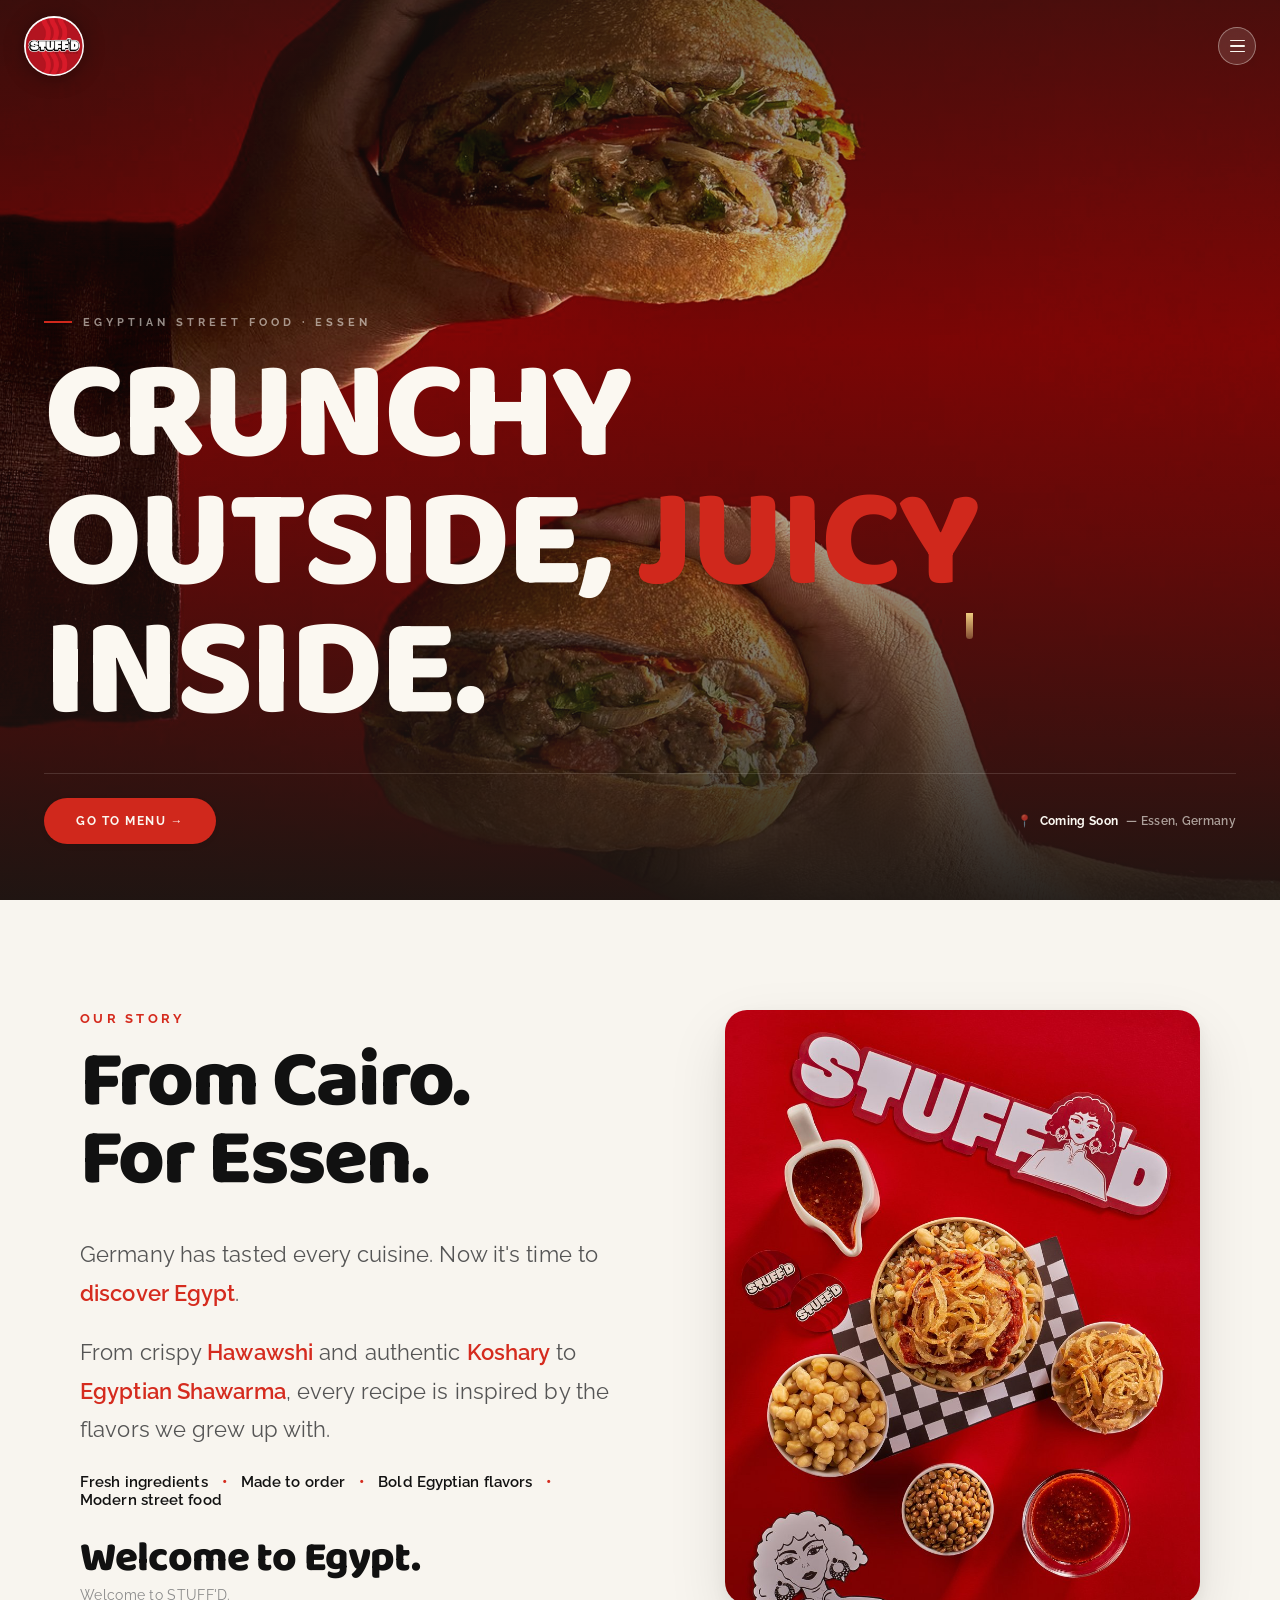
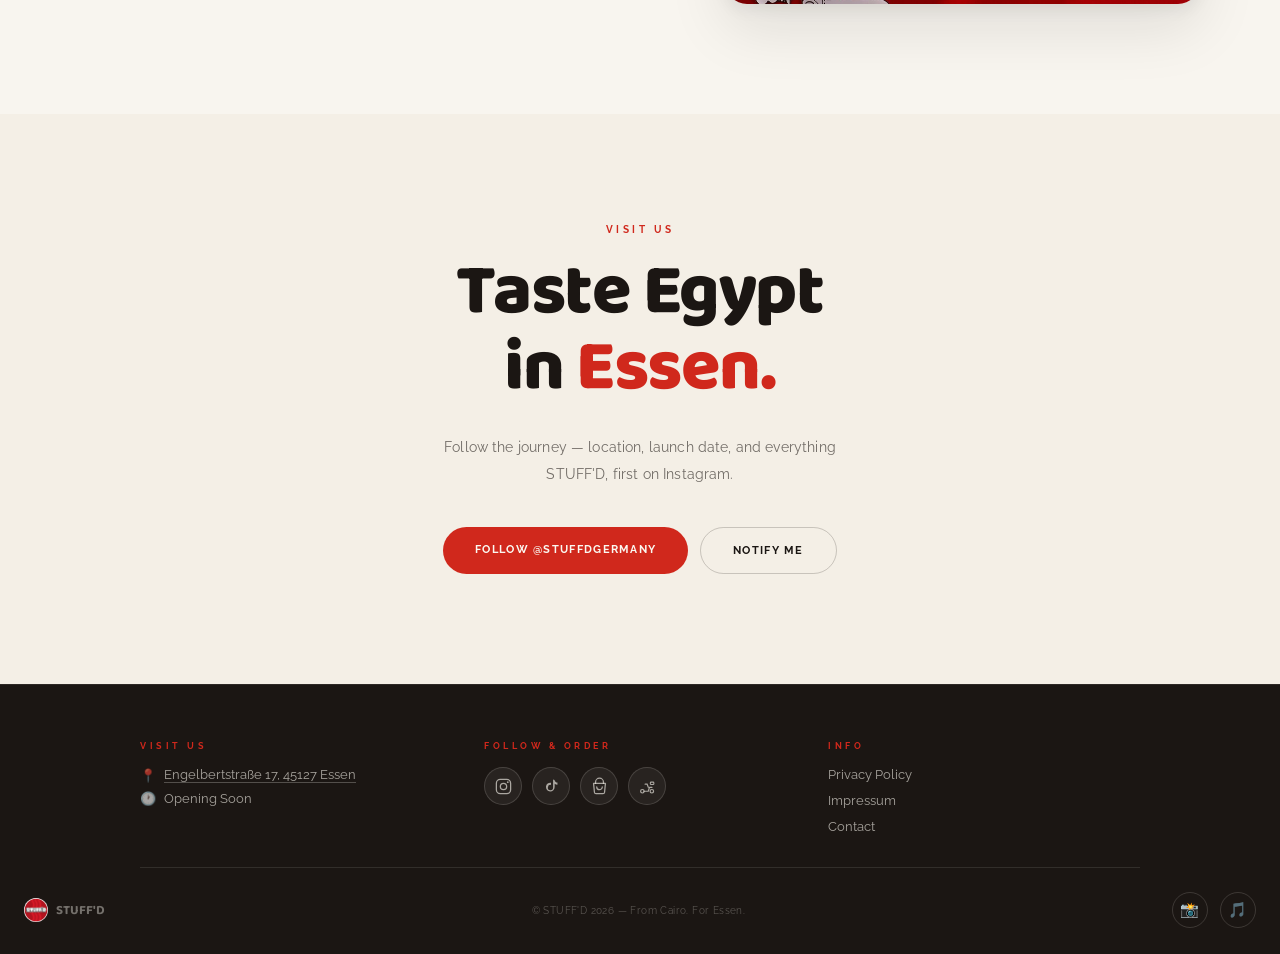
==== commit 48a35e0f: "Rename index (1).html to index.html" ====
--- a/index.html
+++ b/index.html
@@ -3,7 +3,7 @@
 <head>
 <meta charset="UTF-8">
 <meta name="viewport" content="width=device-width,initial-scale=1.0">
-<meta name="description" content="STUFF'D – Egyptian Street Food kommt nach Essen. Hawawshi, Koshary, Shawarma. Crunchy Outside. Juicy Inside.">
+<meta name="description" content="STUFF'D – Egyptian Street Food kommt nach Essen. Hawawshi, Shawarma Masry, Koshary. Crunchy Outside. Juicy Inside.">
 <title>STUFF'D — Egyptian Street Food, Essen</title>
 <link href="https://fonts.googleapis.com/css2?family=Baloo+2:wght@500;600;700;800&family=Raleway:wght@300;400;500;600;700&display=swap" rel="stylesheet">
 <style>
@@ -38,21 +38,24 @@
 nav{
   position:fixed;top:0;left:0;right:0;z-index:999;
   display:flex;align-items:center;justify-content:space-between;
-  padding:20px 24px;
+  padding:16px 24px;
+  gap:20px;
   background:transparent;
-  transition:background .3s ease, box-shadow .3s ease;
+  transition:background .45s cubic-bezier(.22,1,.36,1), box-shadow .45s cubic-bezier(.22,1,.36,1), backdrop-filter .45s cubic-bezier(.22,1,.36,1);
 }
 nav.scrolled{
-  background:rgba(251,248,241,0.92);
-  backdrop-filter:blur(10px);
-  box-shadow:0 1px 0 rgba(27,22,19,0.08);
+  background:rgba(251,248,241,0.86);
+  backdrop-filter:blur(14px) saturate(1.4);
+  -webkit-backdrop-filter:blur(14px) saturate(1.4);
+  box-shadow:0 1px 0 rgba(27,22,19,0.08), 0 8px 24px rgba(27,22,19,0.06);
 }
 .nav-logo{
   display:flex;align-items:center;text-decoration:none;
   filter:drop-shadow(0 2px 10px rgba(0,0,0,0.35));
-  transition:filter .3s ease;
-}
-.nav-logo img{width:40px;height:40px;border-radius:50%;display:block}
+  transition:filter .3s ease, transform .3s cubic-bezier(.22,1,.36,1);
+}
+.nav-logo:hover{transform:scale(1.04)}
+.nav-logo img{width:60px;height:60px;border-radius:50%;display:block}
 nav.scrolled .nav-logo{filter:drop-shadow(0 2px 6px rgba(0,0,0,0.15))}
 .main-dd{ position:relative; }
 .main-dd-trigger{
@@ -114,12 +117,12 @@
   overflow:hidden;
 }
 .hero-bg{position:absolute;inset:0;z-index:0}
-.hero-bg img{width:100%;height:100%;object-fit:cover;object-position:50% 22%;filter:saturate(1.08) contrast(1.05) brightness(1.01)}
+.hero-bg img{width:100%;height:100%;object-fit:cover;object-position:50% 22%;filter:saturate(1.12) contrast(1.08) brightness(1.02) sepia(0.04)}
 .hero-scrim{
   position:absolute;inset:0;z-index:1;
   background:linear-gradient(to top, rgba(27,22,19,0.94) 0%, rgba(27,22,19,0.4) 40%, rgba(27,22,19,0.18) 62%, rgba(27,22,19,0.6) 100%);
 }
-.hero-inner{position:relative;z-index:2;width:100%;padding:90px 24px 56px}
+.hero-inner{position:relative;z-index:2;width:100%;padding:90px 24px 36px}
 .hero-eyebrow{display:flex;align-items:center;gap:11px;margin-bottom:22px;opacity:0;animation:rise .9s .15s var(--ease-soft) forwards}
 .eyebrow-dash{width:24px;height:2px;background:var(--red);flex-shrink:0}
 .eyebrow-txt{font-size:10px;font-weight:700;letter-spacing:3.5px;text-transform:uppercase;color:var(--bone-soft);opacity:0.9}
@@ -129,84 +132,132 @@
   color:var(--bone);opacity:0;animation:rise .9s .3s var(--ease-soft) forwards;
 }
 .hero-h1 .accent{color:var(--red)}
-.hero-sub{
-  margin-top:22px;font-size:14.5px;line-height:1.75;letter-spacing:0.1px;color:var(--bone-soft);max-width:440px;
+.hero-bottom-row{
+  margin-top:30px;display:flex;flex-direction:column;align-items:flex-start;gap:18px;
+  border-top:1px solid rgba(251,248,241,0.14);padding-top:24px;
   opacity:0;animation:rise .9s .48s var(--ease-soft) forwards;
-}
-.hero-bottom-row{
-  margin-top:38px;display:flex;flex-direction:column;align-items:flex-start;gap:18px;
-  border-top:1px solid rgba(251,248,241,0.14);padding-top:24px;
-  opacity:0;animation:rise .9s .62s var(--ease-soft) forwards;
 }
 .hero-cta{
   display:inline-flex;align-items:center;gap:9px;background:var(--red);color:var(--bone);text-decoration:none;
   font-size:11px;font-weight:700;letter-spacing:1.3px;text-transform:uppercase;
-  padding:16px 30px;border-radius:var(--r-pill);transition:transform .4s var(--ease), box-shadow .4s var(--ease), background .3s ease, color .3s ease;
+  padding:16px 30px;border-radius:var(--r-pill);
+  transition:transform .22s cubic-bezier(.22,1,.36,1), box-shadow .22s cubic-bezier(.22,1,.36,1), background .22s ease, color .22s ease;
   box-shadow: var(--shadow-sm);
-}
+  will-change:transform;
+}
+.hero-cta:active,.vbtn:active{transform:scale(.97) translateY(0) !important;transition-duration:.1s}
 
 .hero-loc{display:flex;align-items:center;gap:8px;font-size:11px;font-weight:600;color:var(--bone-soft);letter-spacing:0.3px}
 .hero-loc b{color:var(--bone)}
 @keyframes rise{from{opacity:0;transform:translateY(18px)}to{opacity:1;transform:translateY(0)}}
 
 @media(min-width:640px){
-  .hero-inner{padding:0 44px 76px}
+  .hero-inner{padding:0 44px 56px}
   .eyebrow-dash{width:28px}
   .eyebrow-txt{font-size:11px;letter-spacing:4px}
-  .hero-sub{font-size:15px;margin-top:24px}
-  .hero-bottom-row{flex-direction:row;align-items:center;justify-content:space-between;margin-top:44px;padding-top:24px}
+  .hero-bottom-row{flex-direction:row;align-items:center;justify-content:space-between;margin-top:36px;padding-top:24px}
   .hero-cta{font-size:12px;letter-spacing:1.5px;padding:16px 32px}
   .hero-loc{font-size:12px}
 }
 
 /* ───────── STORY ───────── */
 .story{
-  padding:68px 24px 76px;
-  display:grid;grid-template-columns:1fr;gap:48px;align-items:center;
-  max-width:1280px;margin:0 auto;
-}
-.story-tag{font-size:10px;font-weight:700;letter-spacing:3.5px;text-transform:uppercase;color:var(--red);margin-bottom:16px}
-.story-tagline{font-family:'Baloo 2',sans-serif;font-weight:800;font-size:clamp(20px,3.2vw,28px);line-height:1.25;letter-spacing:-0.01em;color:var(--ink);margin-bottom:24px;max-width:46ch}
-.story-h{font-family:'Baloo 2',sans-serif;font-weight:800;font-size:clamp(30px,7vw,54px);line-height:1.06;letter-spacing:-0.018em;margin-bottom:22px}
-.story-p{font-size:14.5px;line-height:1.85;letter-spacing:0.1px;color:var(--ink-soft);margin-bottom:18px;max-width:52ch}
-.story-p strong{color:var(--ink);font-weight:700}
-.story-mark{display:inline-flex;align-items:center;gap:12px;margin-top:26px}
-.story-flags{font-size:20px;letter-spacing:5px}
-.story-visual{display:flex;align-items:center;justify-content:center}
-.mascot-frame{
-  position:relative;width:100%;max-width:300px;
-  background:var(--red);border-radius:var(--r-md);
+  background:#F8F5EF;
+  padding:72px 24px;
+}
+.story-grid{
+  max-width:1120px;margin:0 auto;
+  display:grid;grid-template-columns:1fr;gap:44px;align-items:center;
+}
+.story-inner{
+  max-width:700px;
+}
+.story-eyebrow{
+  font-family:'Raleway',sans-serif;
+  font-size:13px;font-weight:700;letter-spacing:0.25em;text-transform:uppercase;
+  color:#D52B1E;margin-bottom:18px;
+}
+.story-h{
+  font-family:'Baloo 2',sans-serif;font-weight:800;
+  font-size:clamp(42px,9vw,80px);line-height:0.97;letter-spacing:-0.025em;
+  color:#111111;margin-bottom:36px;
+}
+.story-body p{
+  font-family:'Raleway',sans-serif;font-weight:400;
+  font-size:clamp(18px,2vw,23px);line-height:1.75;letter-spacing:0.1px;
+  color:#555555;max-width:650px;margin-bottom:21px;
+}
+.story-body p:last-of-type{margin-bottom:0}
+.story-body strong{color:#111111;font-weight:700}
+.hl{
+  color:#D52B1E;font-weight:600;
+  opacity:0;transition:opacity .5s ease;transition-delay:.25s;
+}
+p.rv.on .hl{opacity:1}
+
+.story-features{
+  list-style:none;margin:24px 0 28px;padding:0;
+  display:flex;flex-direction:column;gap:14px;
+  font-family:'Raleway',sans-serif;
+}
+.story-features li{font-size:15px;font-weight:600;color:#111111;letter-spacing:0.1px}
+
+.story-ending{margin-top:4px}
+.story-ending-main{
+  font-family:'Baloo 2',sans-serif;font-weight:800;
+  font-size:clamp(28px,4.5vw,42px);line-height:1.05;letter-spacing:-0.02em;
+  color:#111111;
+}
+.story-ending-sub{
+  font-size:14px;color:#8a8a8a;margin-top:6px;letter-spacing:0.3px;
+}
+
+.story-image-box{
+  position:relative;width:100%;max-width:420px;margin:0 auto;
+  aspect-ratio:4/5;border-radius:22px;overflow:hidden;
+  background:linear-gradient(155deg,#ffffff 0%,#f1ece1 100%);
+  box-shadow:0 24px 60px rgba(17,17,17,0.10), 0 6px 16px rgba(17,17,17,0.06);
   display:flex;align-items:center;justify-content:center;
-  padding:22px;overflow:hidden;
-  box-shadow: var(--shadow-md);
-  transition: transform .5s var(--ease), box-shadow .5s var(--ease);
-}
-.mascot-frame:hover{ transform: translateY(-7px); box-shadow: var(--shadow-lg), var(--shadow-red); }
-.mascot-frame img{width:100%;height:auto;object-fit:contain;border-radius:8px;filter:saturate(1.02)}
-
-@media(min-width:880px){
-  .story{grid-template-columns:0.8fr 1.2fr;gap:70px;padding:110px 44px 100px}
-  .story-h{font-size:clamp(34px,4.2vw,54px)}
-  .story-p{font-size:15px}
-}
+}
+.story-image-box img{width:100%;height:100%;object-fit:cover;display:block}
+.story-image-label{
+  font-size:11px;letter-spacing:0.15em;text-transform:uppercase;
+  color:#b9b2a3;font-weight:600;
+}
+
+.tagline-line{display:block;opacity:0;transform:translateY(14px);transition:opacity .7s var(--ease-soft),transform .7s var(--ease-soft)}
+.tagline-line.on{opacity:1;transform:none}
+
+@media(min-width:640px){
+  .story-features{flex-direction:row;flex-wrap:wrap;align-items:center;gap:0}
+  .story-features li:not(:last-child)::after{content:'•';margin:0 14px;color:#D52B1E;font-weight:700}
+}
+
+@media(min-width:900px){
+  .story{padding:110px 44px}
+  .story-grid{grid-template-columns:1.1fr 0.9fr;gap:64px;align-items:center}
+  .story-body p{font-size:22px}
+  .story-image-box{max-width:none}
+}
+
+
 
 /* ───────── VISIT / CTA ───────── */
-.visit{background:var(--ink);color:var(--bone);padding:70px 24px;position:relative;overflow:hidden;text-align:center}
-.visit::before{
-  content:"STUFF'D";font-family:'Baloo 2',sans-serif;font-weight:800;
-  font-size:min(24vw,220px);position:absolute;bottom:-6%;right:-4%;transform:rotate(-7deg);
-  color:rgba(251,248,241,0.035);white-space:nowrap;pointer-events:none;letter-spacing:-0.02em;
+.visit{background:var(--cream);color:var(--ink);padding:88px 24px;position:relative;overflow:hidden;text-align:center}
+.visit::after{
+  content:"";position:absolute;inset:0;pointer-events:none;z-index:1;opacity:0.05;mix-blend-mode:overlay;
+  background-image:url("data:image/svg+xml,%3Csvg xmlns='http://www.w3.org/2000/svg' width='120' height='120'%3E%3Cfilter id='n'%3E%3CfeTurbulence type='fractalNoise' baseFrequency='0.9' numOctaves='2' stitchTiles='stitch'/%3E%3C/filter%3E%3Crect width='100%25' height='100%25' filter='url(%23n)'/%3E%3C/svg%3E");
 }
 .visit-inner{position:relative;z-index:2;max-width:640px;margin:0 auto}
-.visit-tag{font-size:10px;font-weight:700;letter-spacing:3.5px;text-transform:uppercase;color:var(--red);margin-bottom:16px}
-.visit-h{font-family:'Baloo 2',sans-serif;font-weight:800;font-size:clamp(30px,8vw,72px);line-height:1.0;letter-spacing:-0.02em;margin-bottom:22px}
+.visit-tag{font-size:10px;font-weight:700;letter-spacing:3.5px;text-transform:uppercase;color:var(--red);margin-bottom:20px}
+.visit-h{font-family:'Baloo 2',sans-serif;font-weight:800;font-size:clamp(30px,8vw,72px);line-height:1.05;letter-spacing:-0.02em;margin-bottom:28px}
 .visit-h .accent{color:var(--red)}
-.visit-p{font-size:13.5px;line-height:1.85;letter-spacing:0.1px;color:var(--bone-soft);margin-bottom:34px;max-width:46ch;margin-left:auto;margin-right:auto}
+.visit-p{font-size:13.5px;line-height:1.9;letter-spacing:0.15px;color:var(--ink-soft);margin-bottom:40px;max-width:46ch;margin-left:auto;margin-right:auto}
 .visit-btns{display:flex;flex-direction:column;gap:12px;align-items:stretch}
-.vbtn{font-size:11px;font-weight:700;letter-spacing:1.3px;text-transform:uppercase;padding:16px 30px;border-radius:var(--r-pill);text-decoration:none;transition:transform .4s var(--ease), box-shadow .4s var(--ease), background .3s ease, color .3s ease, border-color .3s ease;text-align:center}
+.vbtn{font-size:11px;font-weight:700;letter-spacing:1.3px;text-transform:uppercase;padding:16px 30px;border-radius:var(--r-pill);text-decoration:none;transition:transform .22s cubic-bezier(.22,1,.36,1), box-shadow .22s cubic-bezier(.22,1,.36,1), background .22s ease, color .22s ease, border-color .22s ease;text-align:center;will-change:transform}
 .vbtn-solid{background:var(--red);color:var(--bone)}
 
-.vbtn-ghost{border:1.5px solid rgba(251,248,241,0.3);color:var(--bone)}
+.vbtn-ghost{border:1.5px solid rgba(27,22,19,0.2);color:var(--ink)}
 
 
 @media(min-width:640px){
@@ -263,34 +314,34 @@
 
 /* ───────── BUTTON HOVER — scale + soft shadow ───────── */
 
-.hero-cta:hover{ background:var(--bone); color:var(--ink); transform: scale(1.035) translateY(-2px); box-shadow: var(--shadow-red); }
+.hero-cta:hover{ background:var(--bone); color:var(--ink); transform: scale(1.03) translateY(-2px); box-shadow: var(--shadow-red); }
 .vbtn-solid:hover{ background:var(--bone); color:var(--ink); transform: scale(1.03) translateY(-2px); box-shadow: var(--shadow-red); }
-.vbtn-ghost:hover{ border-color:var(--bone); transform: scale(1.03) translateY(-2px); }
+.vbtn-ghost:hover{ border-color:var(--ink); transform: scale(1.03) translateY(-2px); background:rgba(27,22,19,0.05); }
 
 
 /* ───────── SOCIAL FEED — "Follow the Journey" ───────── */
 .social{
   background: var(--cream);
-  padding: 70px 24px;
+  padding: 90px 24px;
   text-align:center;
 }
-.social-tag{ font-size:10px; font-weight:700; letter-spacing:3.5px; text-transform:uppercase; color:var(--red); margin-bottom:16px; }
-.social-h{ font-family:'Baloo 2',sans-serif; font-weight:800; font-size:clamp(28px,6vw,48px); line-height:1.08; letter-spacing:-0.02em; margin-bottom:14px; }
-.social-sub{ font-size:13.5px; letter-spacing:0.1px; color:var(--ink-soft); max-width:42ch; margin:0 auto 38px; line-height:1.75; }
+.social-tag{ font-size:10px; font-weight:700; letter-spacing:3.5px; text-transform:uppercase; color:var(--red); margin-bottom:18px; }
+.social-h{ font-family:'Baloo 2',sans-serif; font-weight:800; font-size:clamp(28px,6vw,48px); line-height:1.08; letter-spacing:-0.02em; margin-bottom:16px; }
+.social-sub{ font-size:13.5px; letter-spacing:0.15px; color:var(--ink-soft); max-width:42ch; margin:0 auto 44px; line-height:1.8; }
 .social-grid{
   display:grid; grid-template-columns:repeat(2,1fr); gap:10px;
   max-width:720px; margin:0 auto 34px;
 }
 .social-card{
-  position:relative; aspect-ratio:1; border-radius:var(--r-md); overflow:hidden;
+  position:relative; aspect-ratio:1; border-radius:18px; overflow:hidden;
   cursor:pointer; text-decoration:none; display:block;
   box-shadow:var(--shadow-sm);
-  transition: transform .5s var(--ease), box-shadow .5s var(--ease);
-}
-.social-card:hover{ transform: translateY(-5px); box-shadow: var(--shadow-lg); }
+  transition: transform .45s cubic-bezier(.22,1,.36,1), box-shadow .45s cubic-bezier(.22,1,.36,1);
+}
+.social-card:hover{ transform: translateY(-6px) scale(1.015); box-shadow: var(--shadow-lg), 0 4px 18px rgba(27,22,19,0.12); }
 .social-card img{
   width:100%; height:100%; object-fit:cover; display:block;
-  filter:saturate(1.1) contrast(1.06);
+  filter:saturate(1.14) contrast(1.08) brightness(1.01);
   transition: transform .6s var(--ease);
 }
 .social-card:hover img{ transform: scale(1.06); }
@@ -363,13 +414,13 @@
 .ft-bottom-logo img{ width:24px; height:24px; border-radius:50%; }
 .ft-bottom-logo span{ font-family:'Baloo 2',sans-serif; font-weight:700; font-size:13px; color:rgba(251,248,241,0.4); }
 .ft-copy-final{ font-size:10px; color:rgba(251,248,241,0.28); letter-spacing:0.4px; }
-.ft-soc-row{ display:flex; gap:10px; }
+.ft-soc-row{ display:flex; gap:12px; }
 .ft-soc-row a{
-  width:32px; height:32px; border-radius:50%; border:1px solid rgba(251,248,241,0.15);
-  display:flex; align-items:center; justify-content:center; font-size:13px; text-decoration:none;
-  transition: border-color .2s ease, transform .2s ease;
-}
-.ft-soc-row a:hover{ border-color:var(--red); transform: translateY(-2px); }
+  width:36px; height:36px; border-radius:50%; border:1px solid rgba(251,248,241,0.15);
+  display:flex; align-items:center; justify-content:center; font-size:15px; text-decoration:none;
+  transition: border-color .25s cubic-bezier(.22,1,.36,1), transform .25s cubic-bezier(.22,1,.36,1), background .25s ease, filter .25s ease;
+}
+.ft-soc-row a:hover{ border-color:var(--red); background:rgba(208,40,28,0.12); transform: translateY(-3px) scale(1.08); filter:saturate(1.4); }
 
 @media(min-width:768px){
   .ft-grid{ grid-template-columns: 1fr 1fr 1fr; text-align:left; }
@@ -396,6 +447,7 @@
       <a href="#" class="main-dd-link" data-i18n="go_menu">Go to Menu →</a>
       <a href="#visit" class="main-dd-link" data-i18n="nav_find">Find Us</a>
       <a href="#story" class="main-dd-link" data-i18n="story_tag">Our Story</a>
+      <a href="contact.html" class="main-dd-link" data-i18n="nav_contact">Contact Us</a>
       <a href="promo.html" class="main-dd-link" data-i18n="redeem_code">Redeem Code</a>
       <div class="main-dd-sep"></div>
       <div class="main-dd-lang">
@@ -418,7 +470,6 @@
   <div class="hero-inner">
     <div class="hero-eyebrow"><div class="eyebrow-dash"></div><div class="eyebrow-txt" data-i18n="eyebrow">Egyptian Street Food · Essen</div></div>
     <h1 class="hero-h1"><span data-i18n="hero_l1">CRUNCHY</span><br><span data-i18n="hero_l2">OUTSIDE,</span> <span class="accent" data-i18n="hero_l3">JUICY</span><br><span data-i18n="hero_l4">INSIDE.</span></h1>
-    <p class="hero-sub" data-i18n="hero_sub">From the heart of Cairo to the streets of Essen. Hand-pressed, fire-grilled, made to stuff you.</p>
     <div class="hero-bottom-row">
       <a href="#" class="hero-cta" data-i18n="go_menu">Go to Menu →</a>
       <div class="hero-loc">📍 <b data-i18n="coming_soon">Coming Soon</b> <span data-i18n="essen_de">— Essen, Germany</span></div>
@@ -428,16 +479,30 @@
 
 <!-- STORY -->
 <section class="story" id="story">
-  <div class="story-visual rv">
-    <div class="mascot-frame"><img src="[data-uri]" alt="STUFF'D — From the Heart of Cairo"></div>
-  </div>
-  <div>
-    <div class="story-tag rv" data-i18n="story_tag">Enough Already</div>
-    <p class="story-tagline rv" data-i18n="story_tagline">Enough burger. Enough pizza. Enough döner. Time for STUFF'D.</p>
-    <h2 class="story-h rv"><span data-i18n="story_h1">From Cairo.</span><br><span data-i18n="story_h2">For Essen.</span></h2>
-    <p class="story-p rv" data-i18n="story_p1">We searched all of Germany for real Hawawshi. <strong>We never found it.</strong> So we decided to bring it ourselves — not "inspired by," the real thing.</p>
-    <p class="story-p rv" data-i18n="story_p2">Crispy Egyptian street bread, hand-stuffed with seasoned beef, grilled until the crust shatters and the inside stays juicy. This is Cairo, brought to Essen.</p>
-    <div class="story-mark rv"><div class="story-flags">🇪🇬 ❤️ 🇩🇪</div></div>
+  <div class="story-grid">
+    <div class="story-inner">
+      <div class="story-eyebrow rv" data-i18n="story_tag">Our Story</div>
+      <h2 class="story-h rv" style="transition-delay:.08s"><span data-i18n="story_h1">From Cairo.</span><br><span data-i18n="story_h2">For Essen.</span></h2>
+      <div class="story-body">
+        <p class="rv" style="transition-delay:.16s" data-i18n="story_p1">Germany has tasted every cuisine. Now it's time to <span class="hl">discover Egypt</span>.</p>
+        <p class="rv" style="transition-delay:.26s" data-i18n="story_p2">From crispy <span class="hl">Hawawshi</span> and authentic <span class="hl">Koshary</span> to <span class="hl">Egyptian Shawarma</span>, every recipe is inspired by the flavors we grew up with.</p>
+      </div>
+      <ul class="story-features rv" style="transition-delay:.36s">
+        <li data-i18n="feat_1">Fresh ingredients</li>
+        <li data-i18n="feat_2">Made to order</li>
+        <li data-i18n="feat_3">Bold Egyptian flavors</li>
+        <li data-i18n="feat_4">Modern street food</li>
+      </ul>
+      <div class="story-ending rv" style="transition-delay:.46s">
+        <div class="story-ending-main" data-i18n="ending_main">Welcome to Egypt.</div>
+        <div class="story-ending-sub" data-i18n="ending_sub">Welcome to STUFF'D.</div>
+      </div>
+    </div>
+    <div class="story-image rv" style="transition-delay:.22s">
+      <div class="story-image-box">
+        <img src="[data-uri]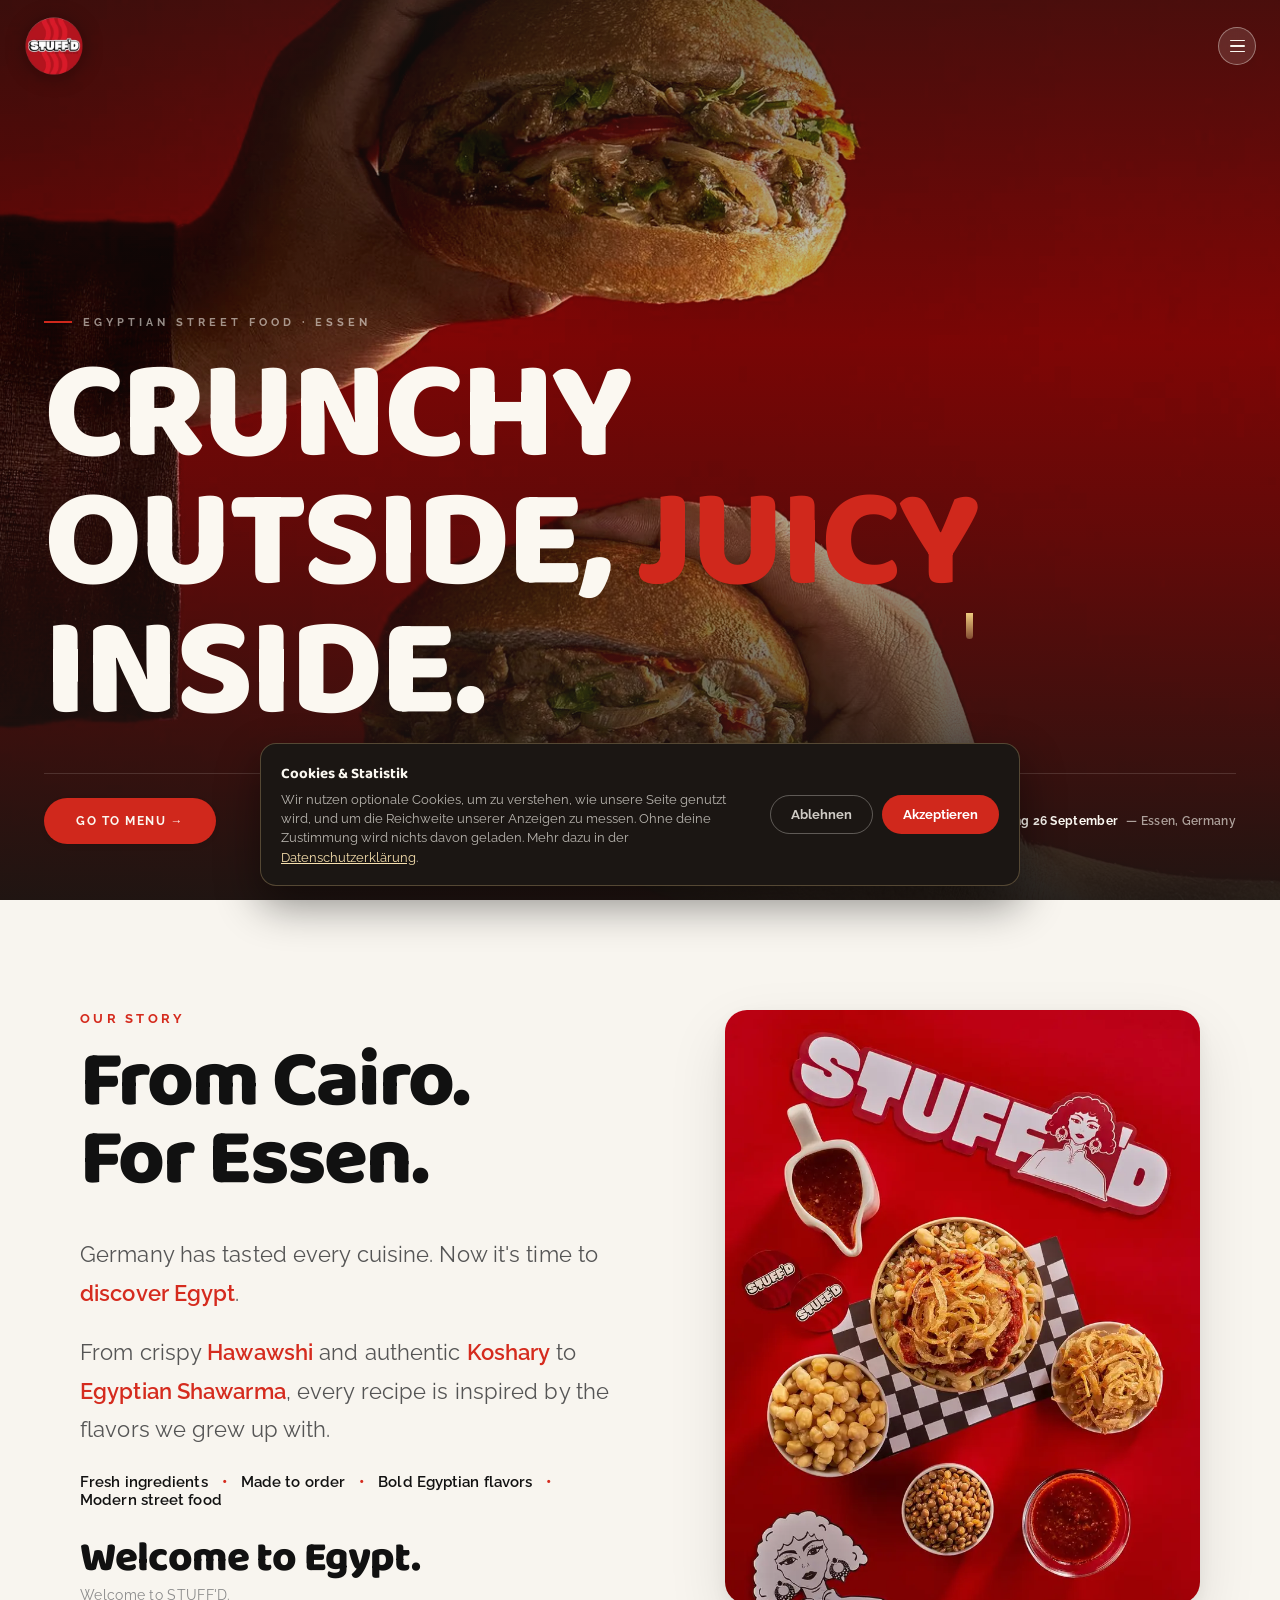
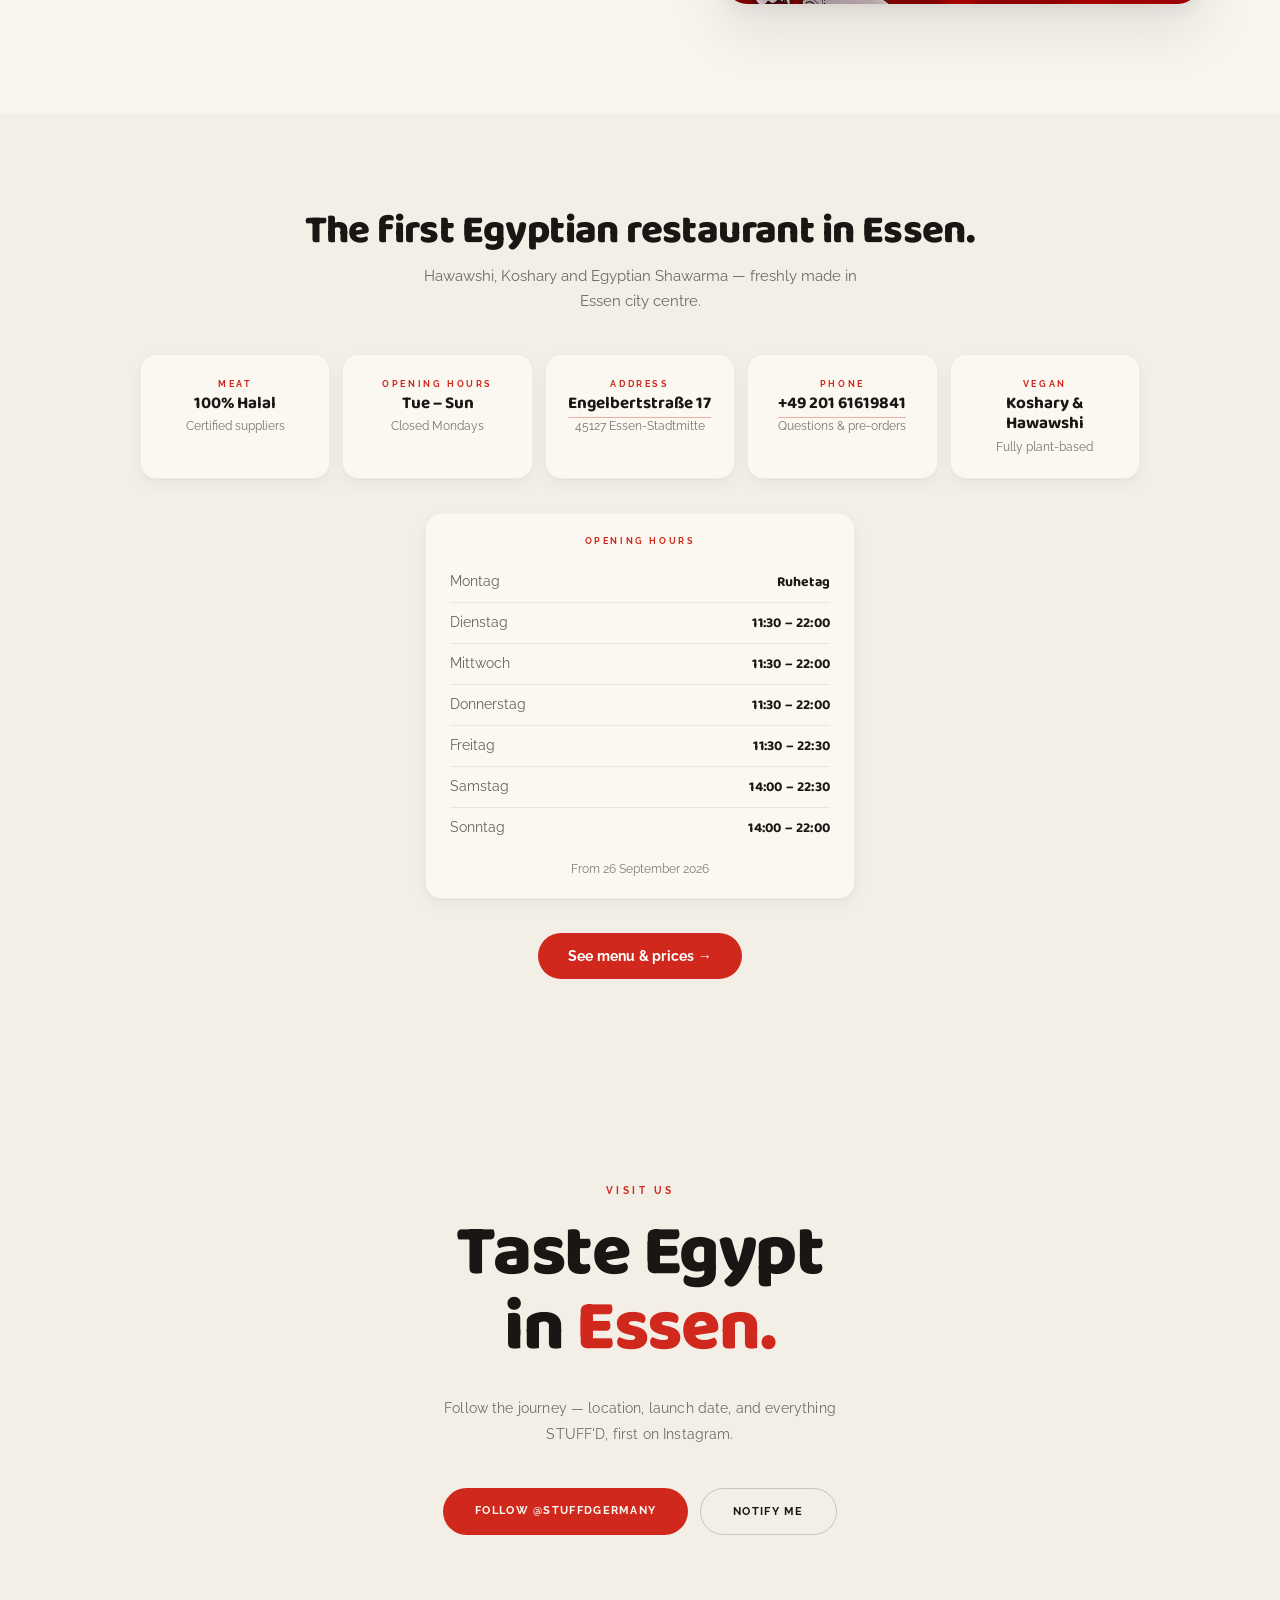
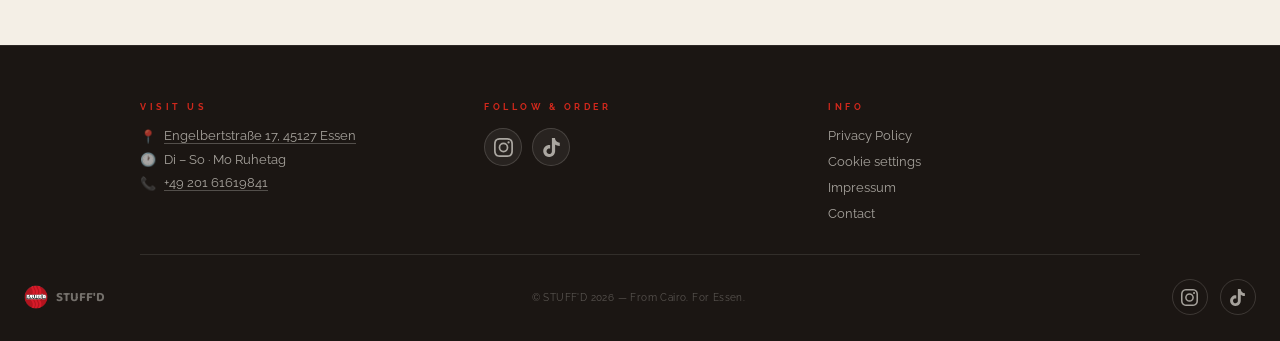
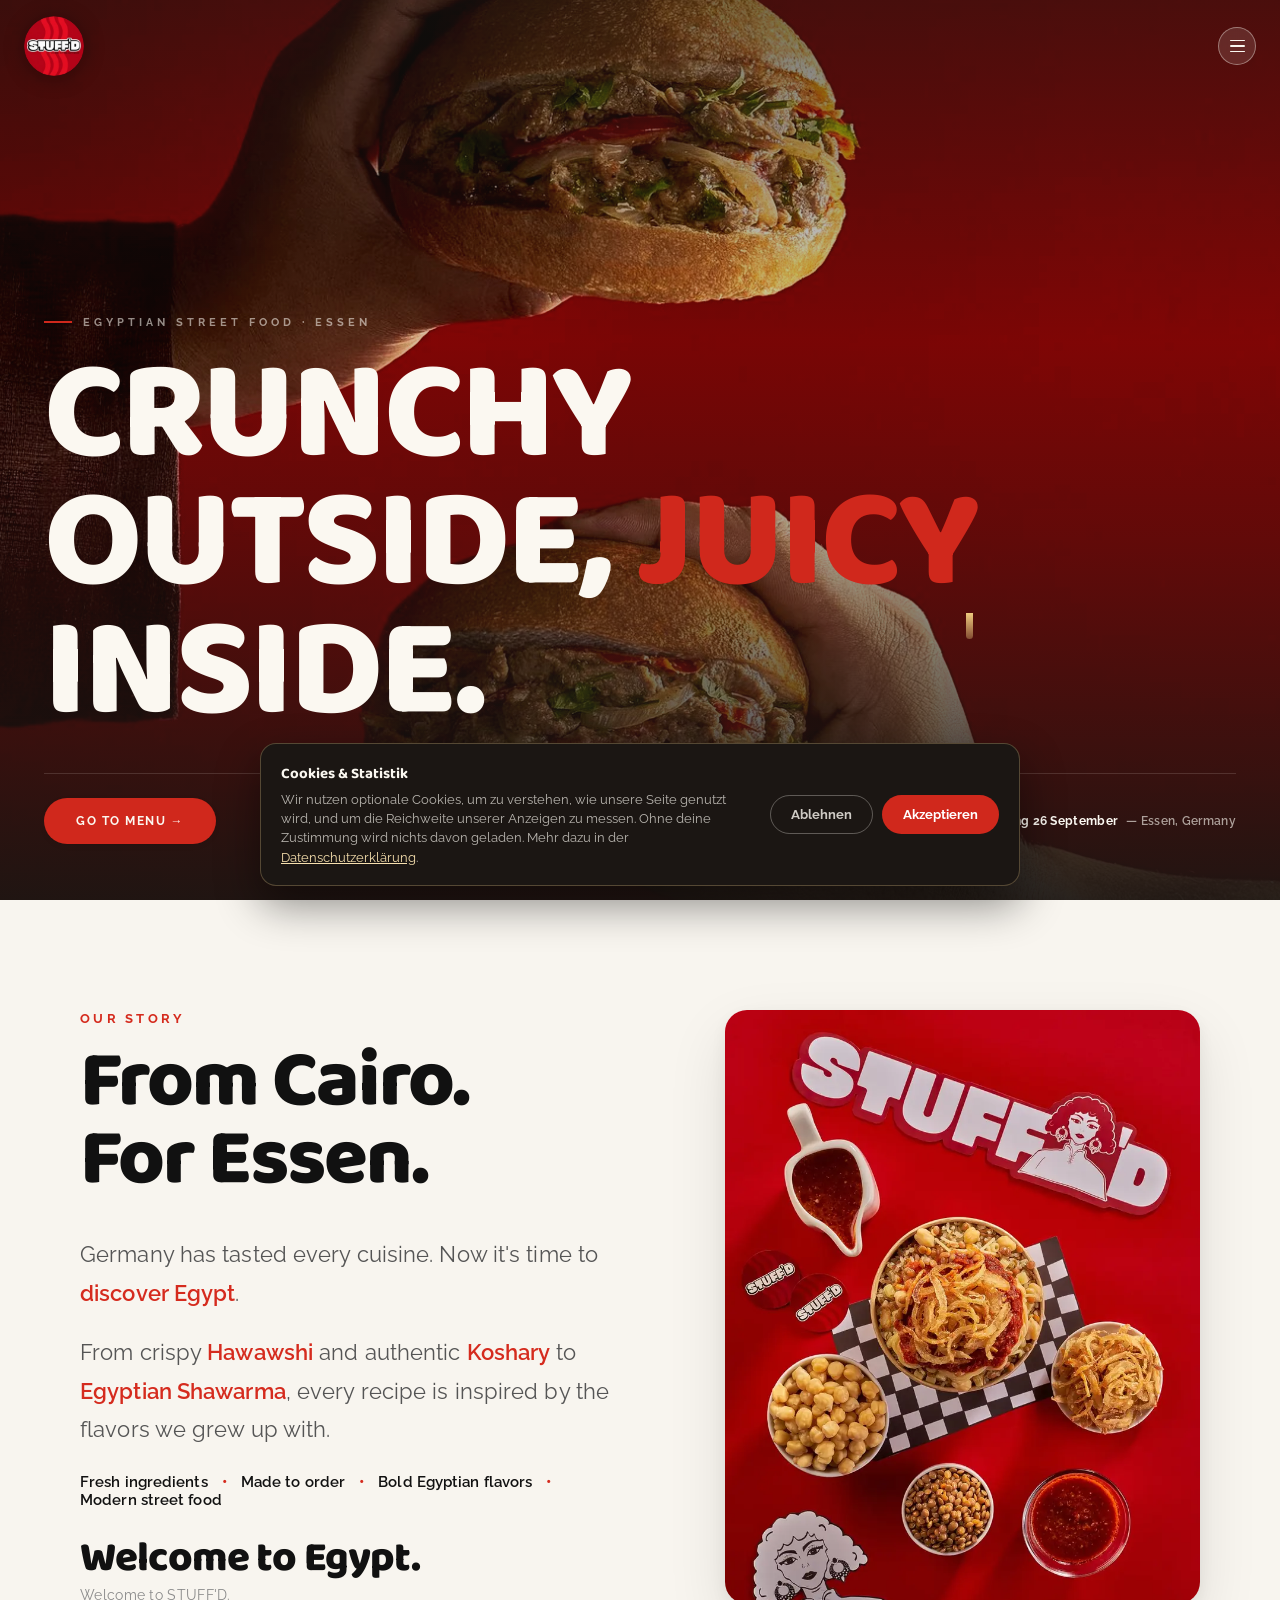
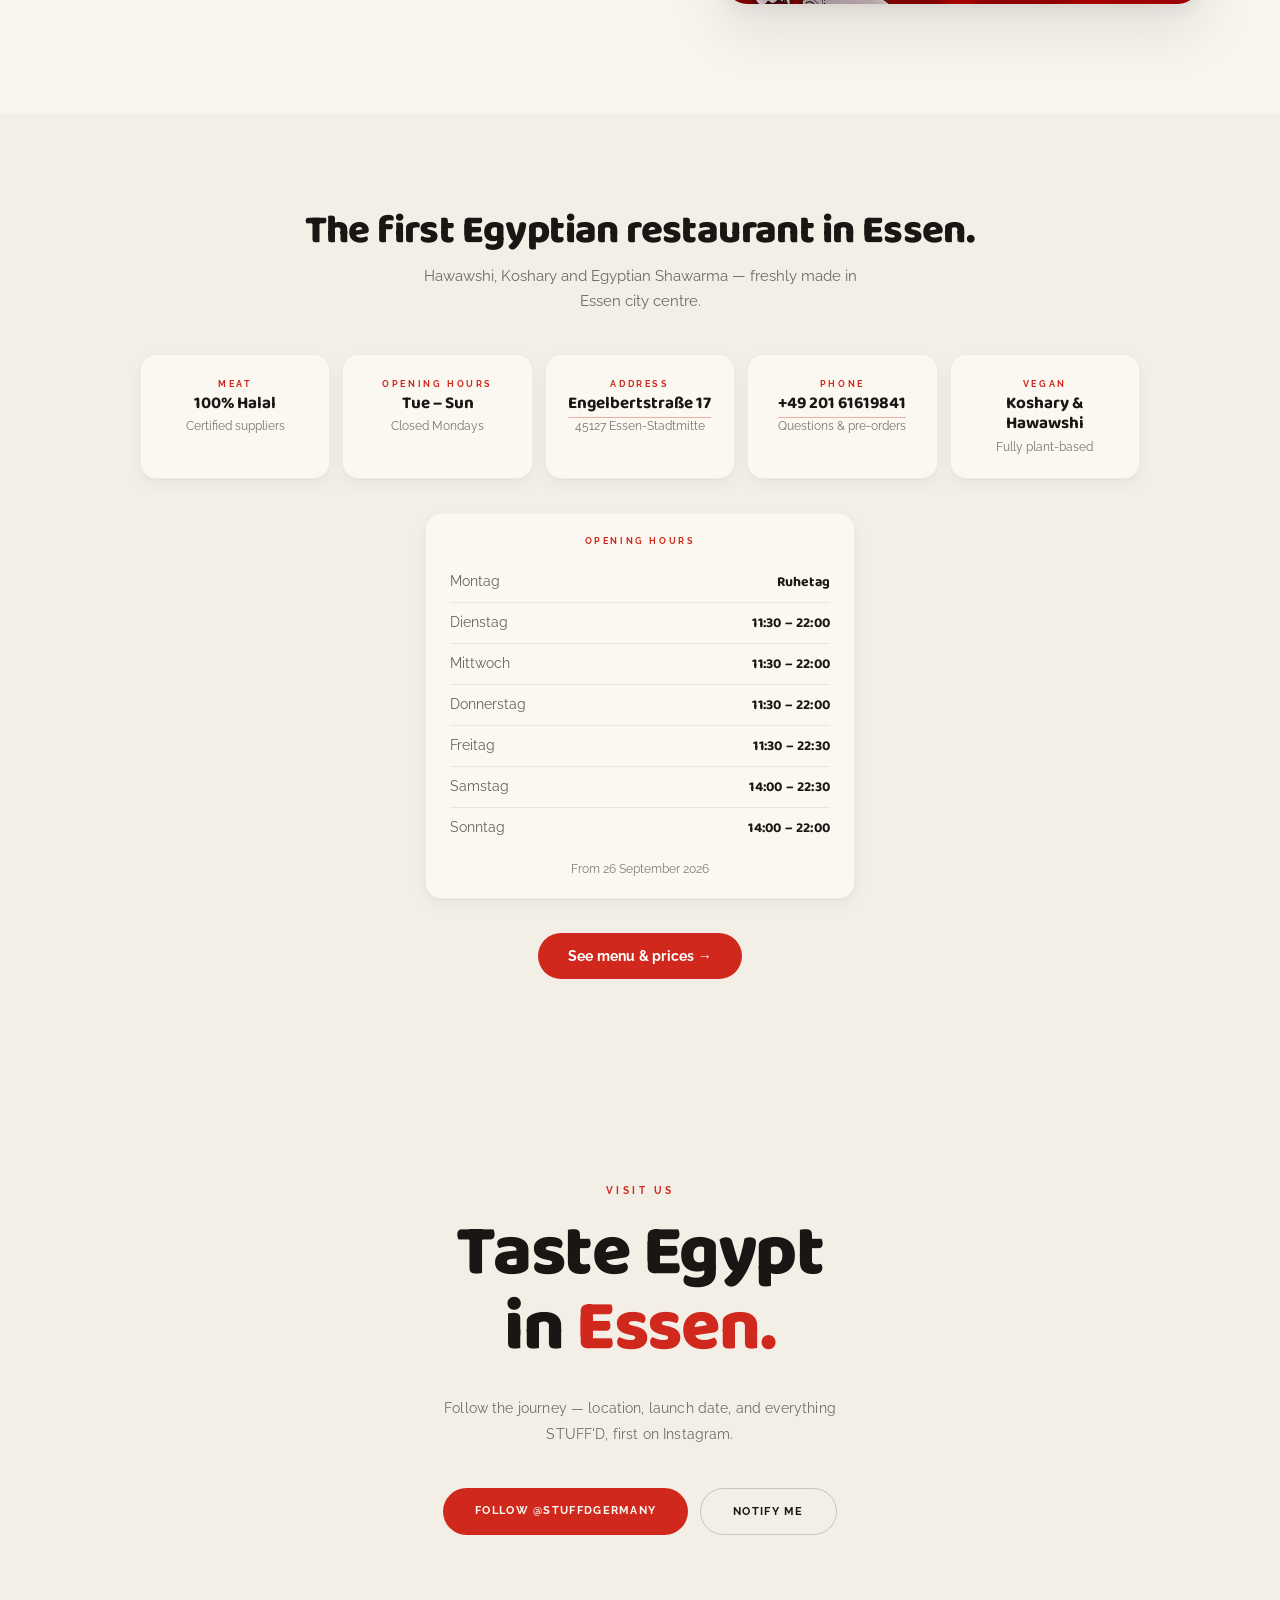
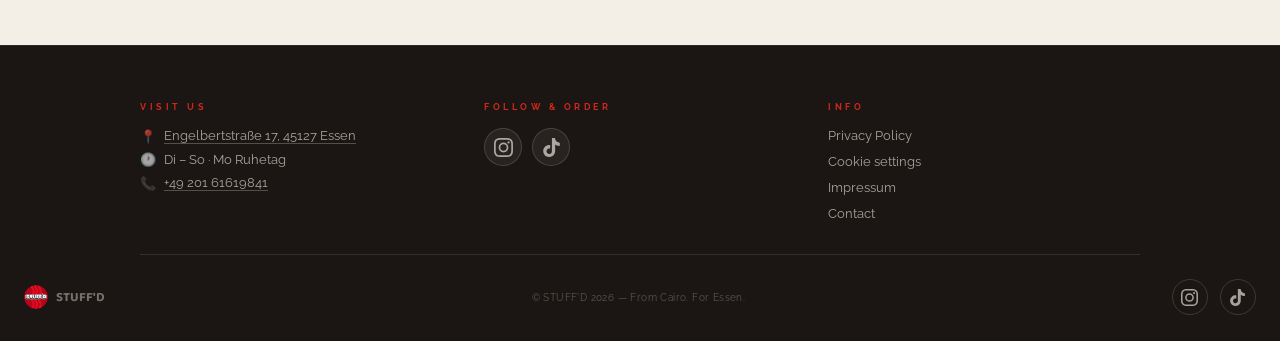
